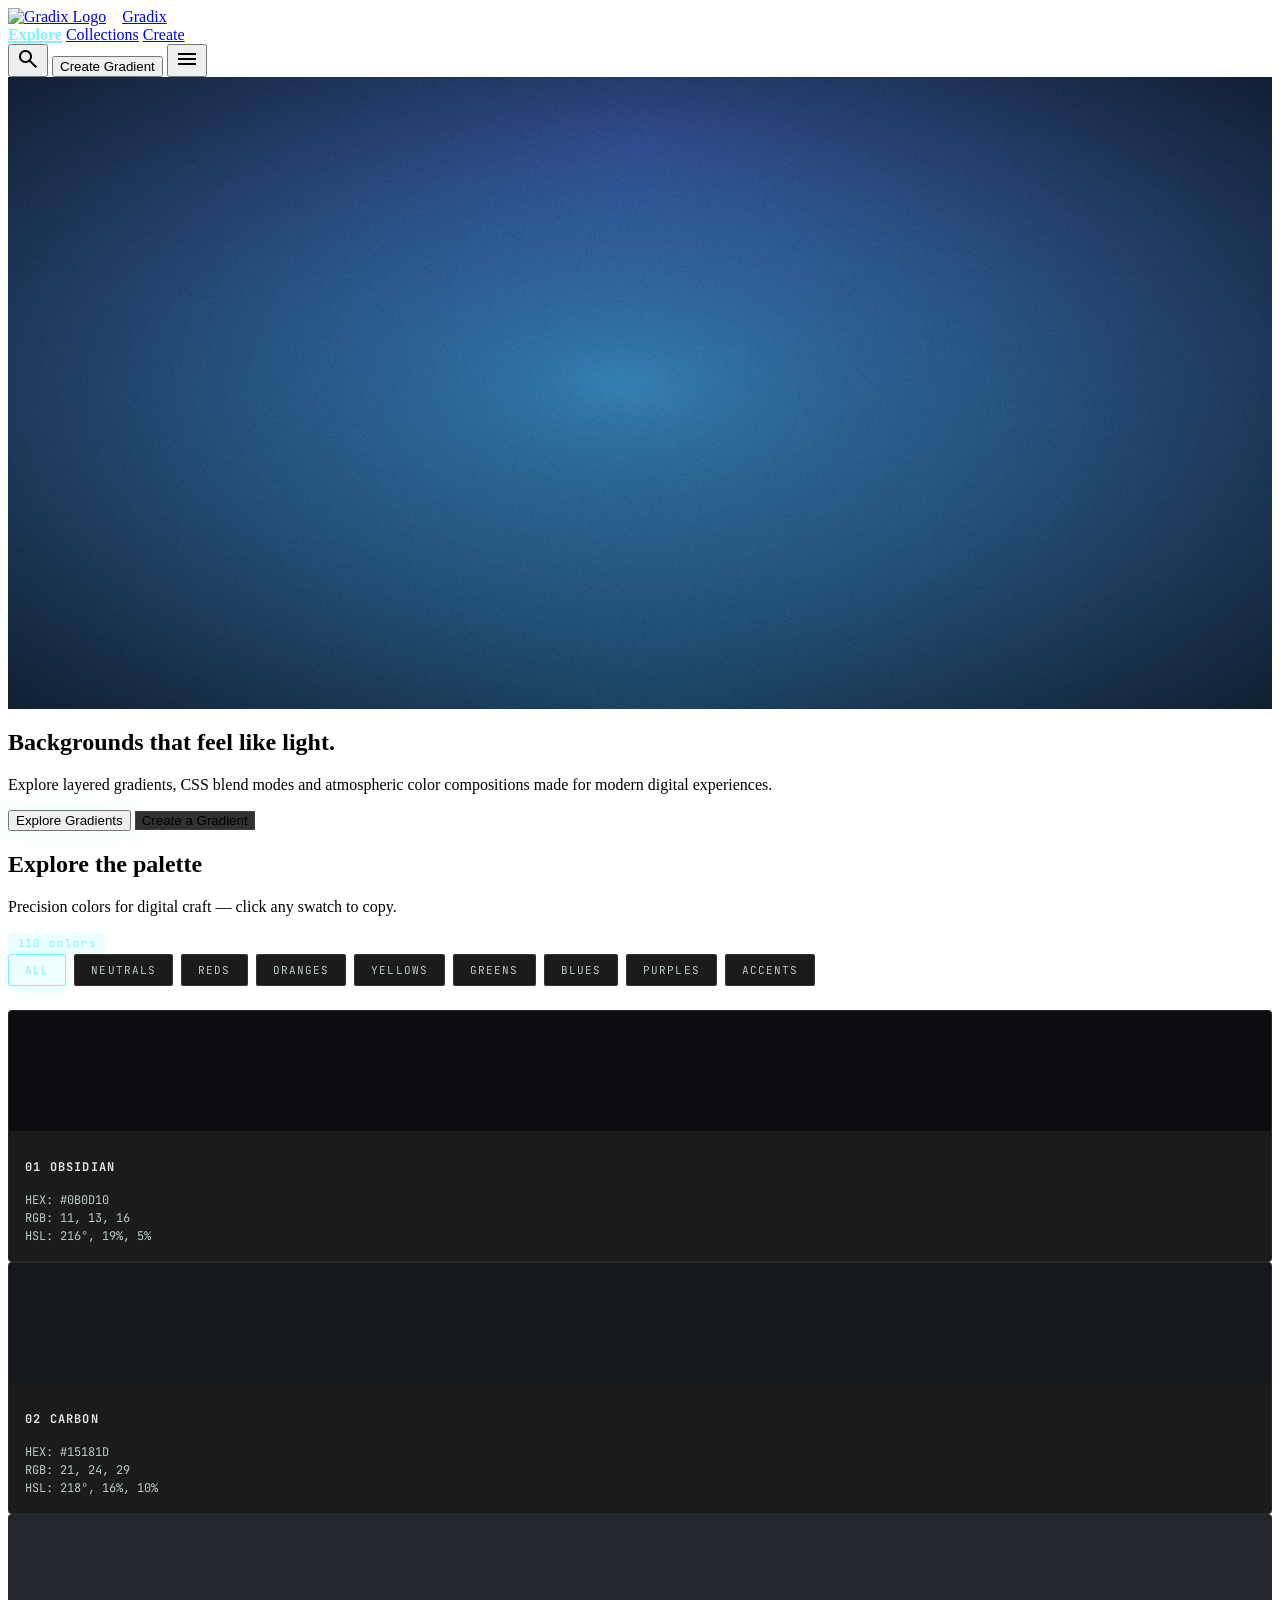
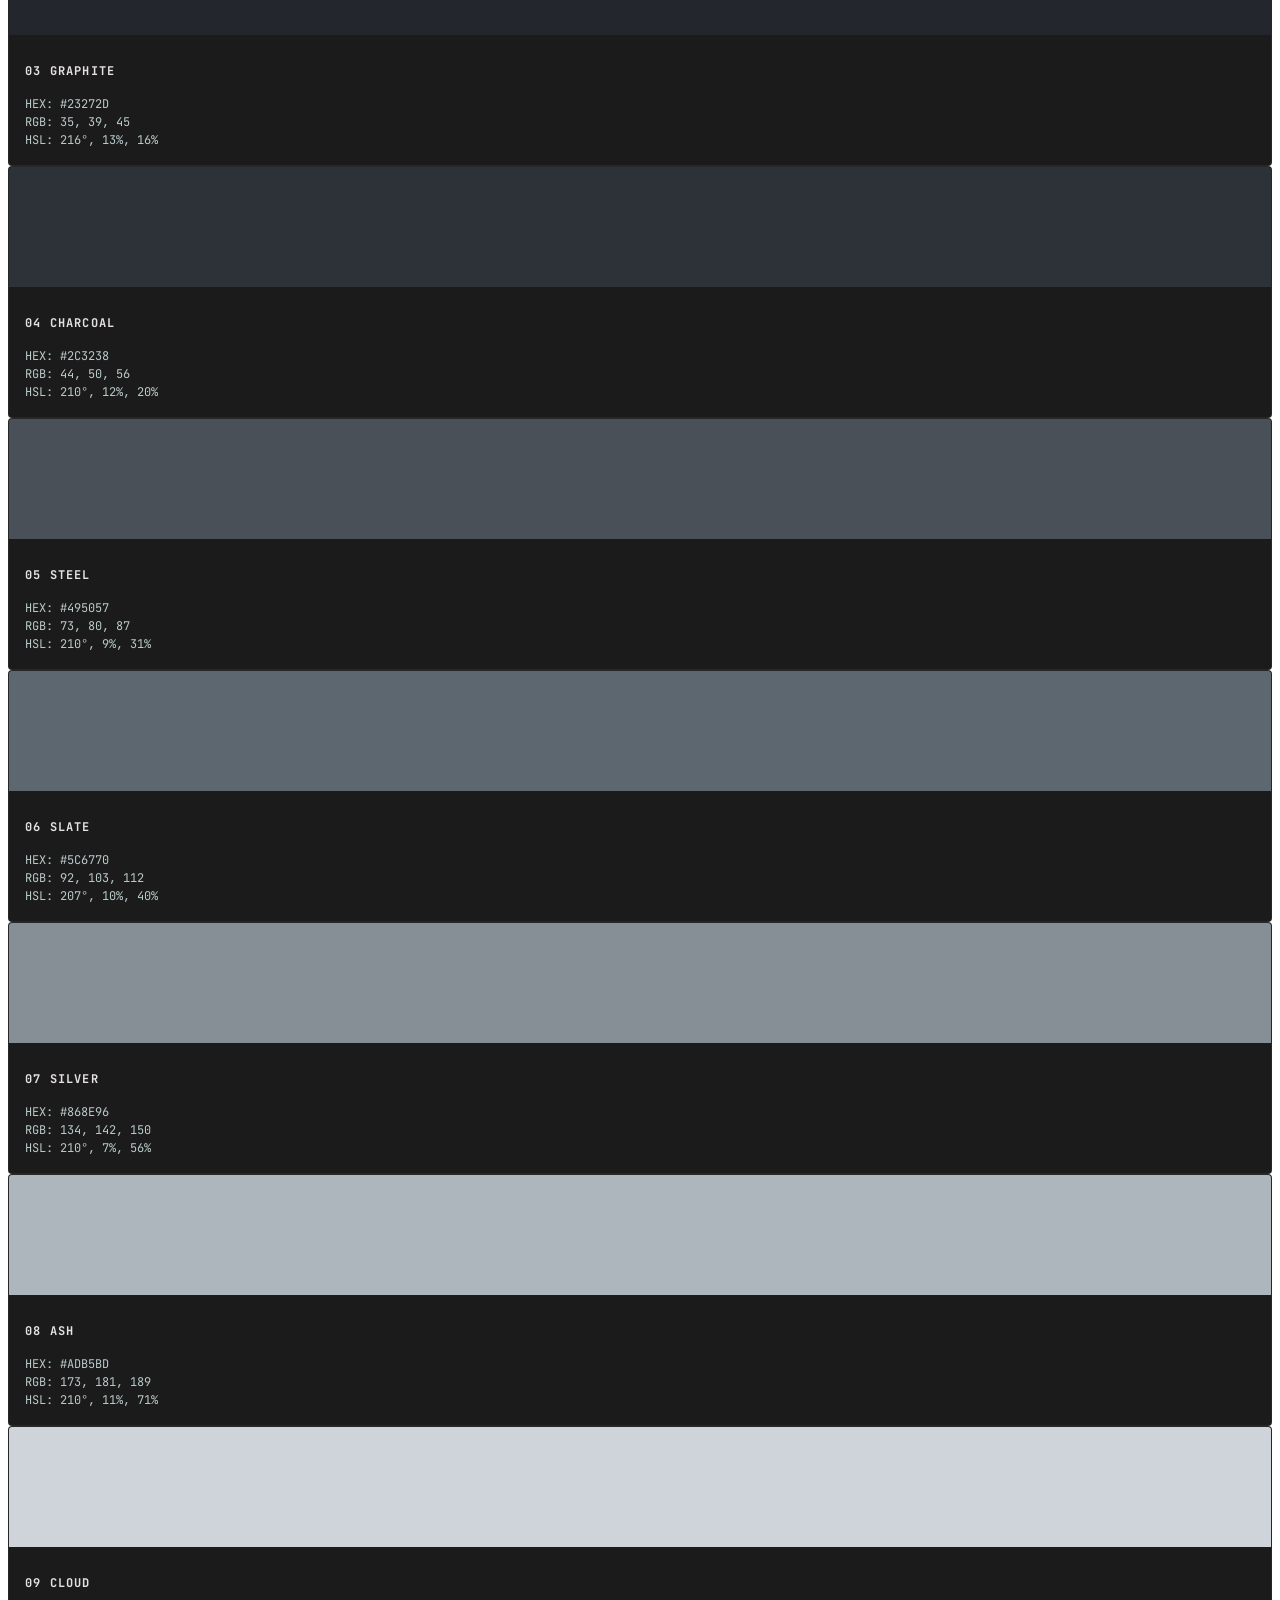
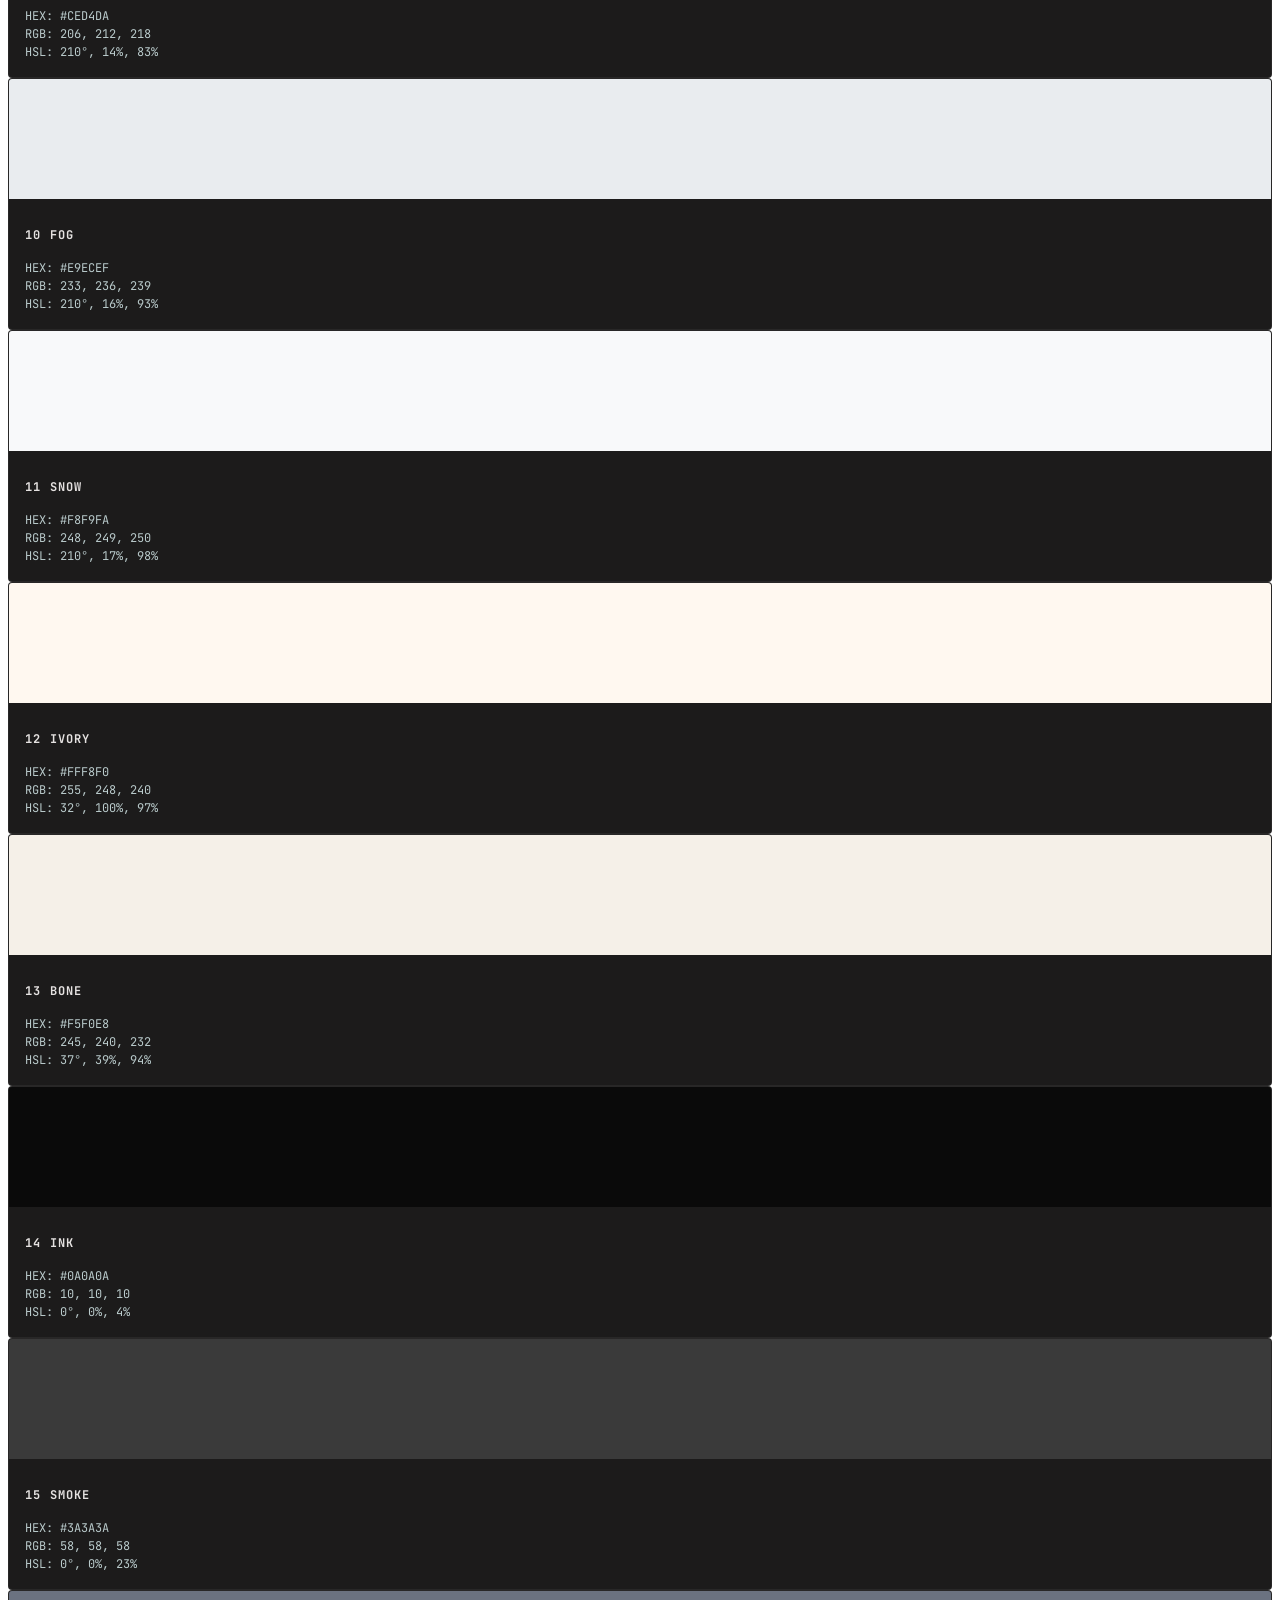
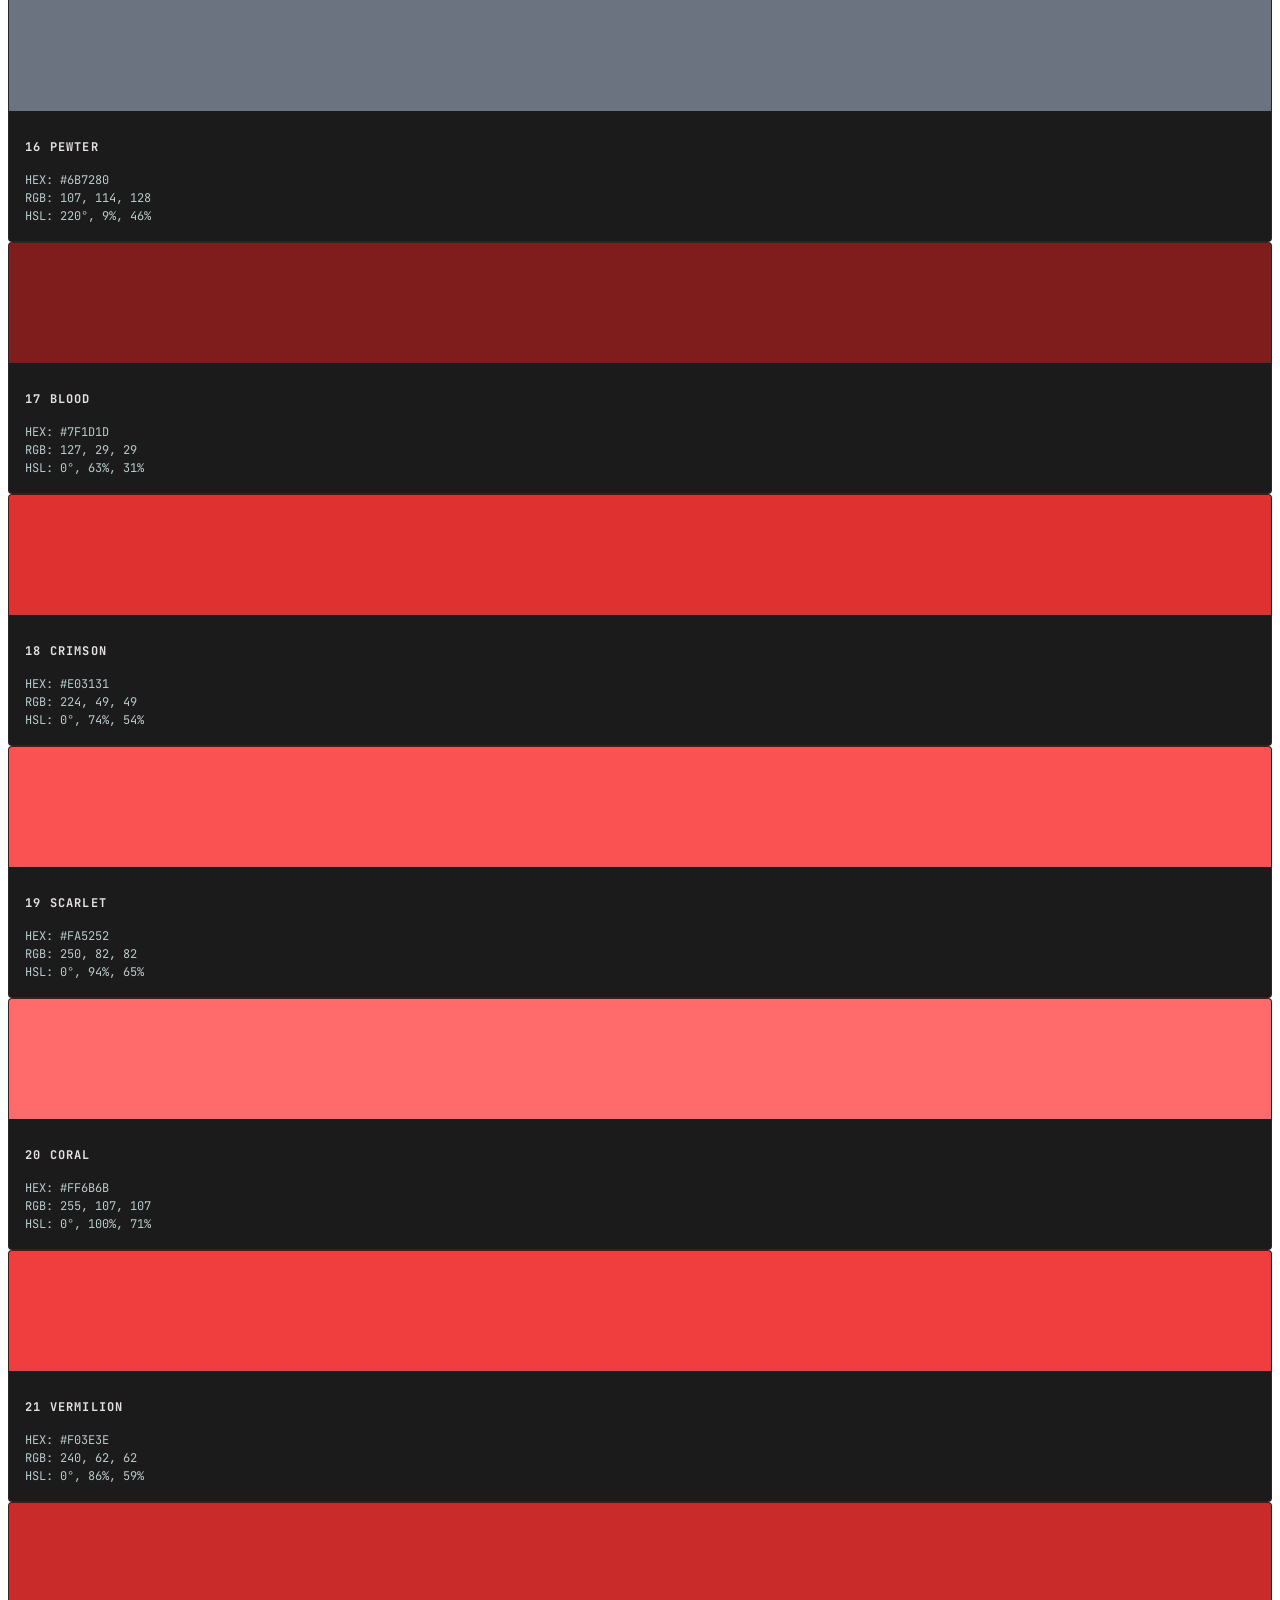
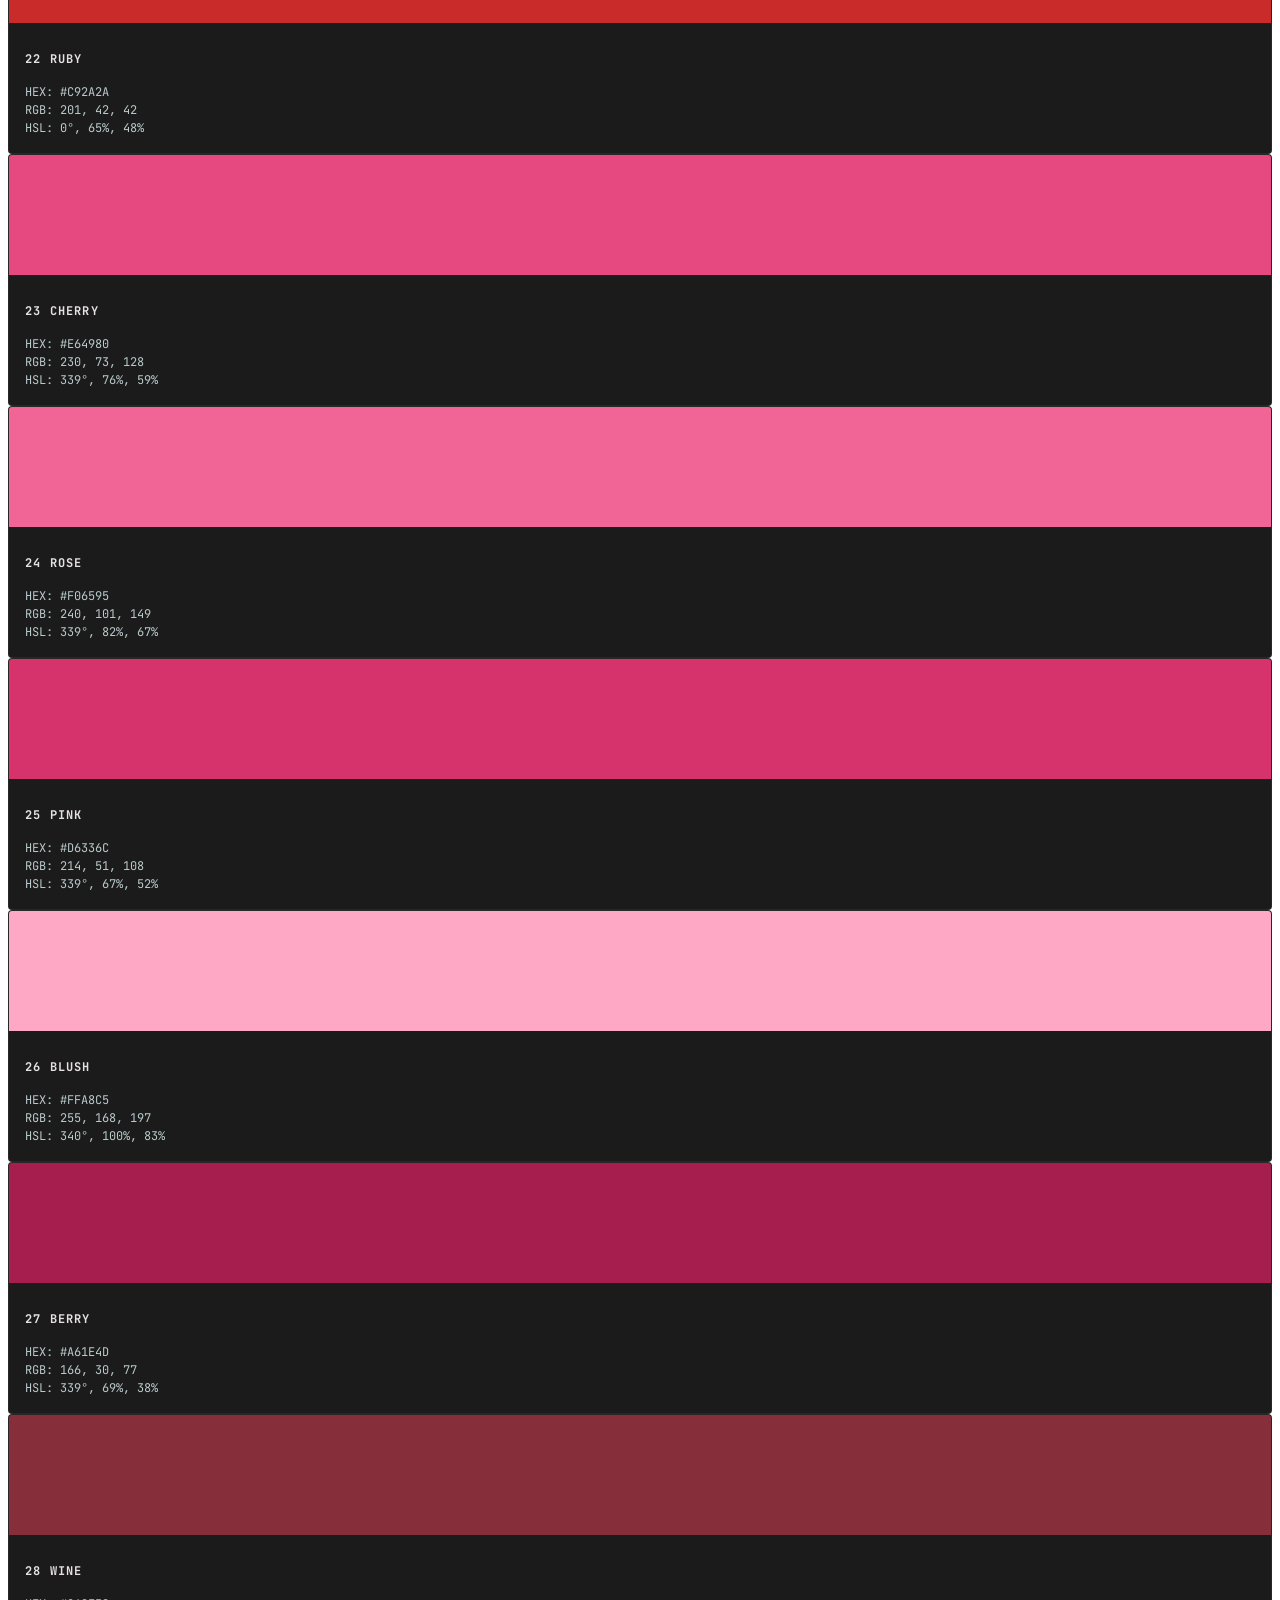
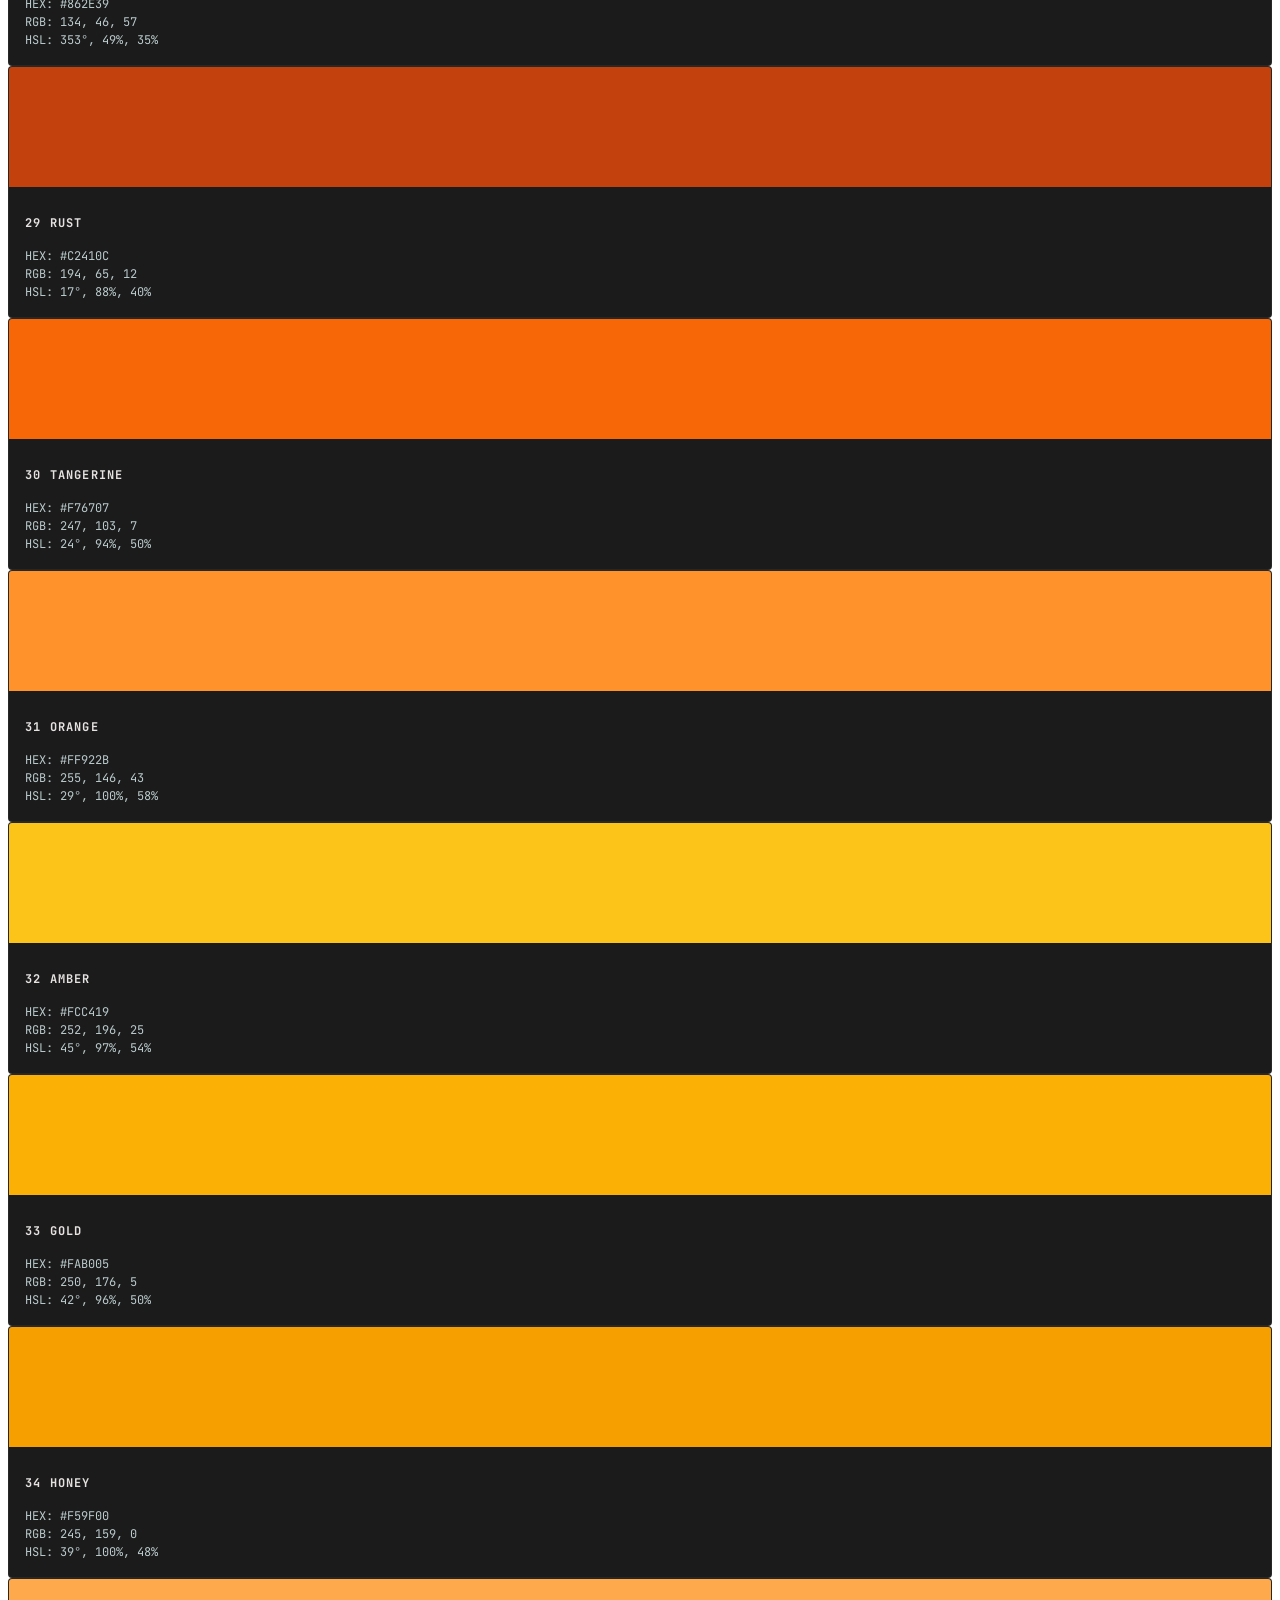
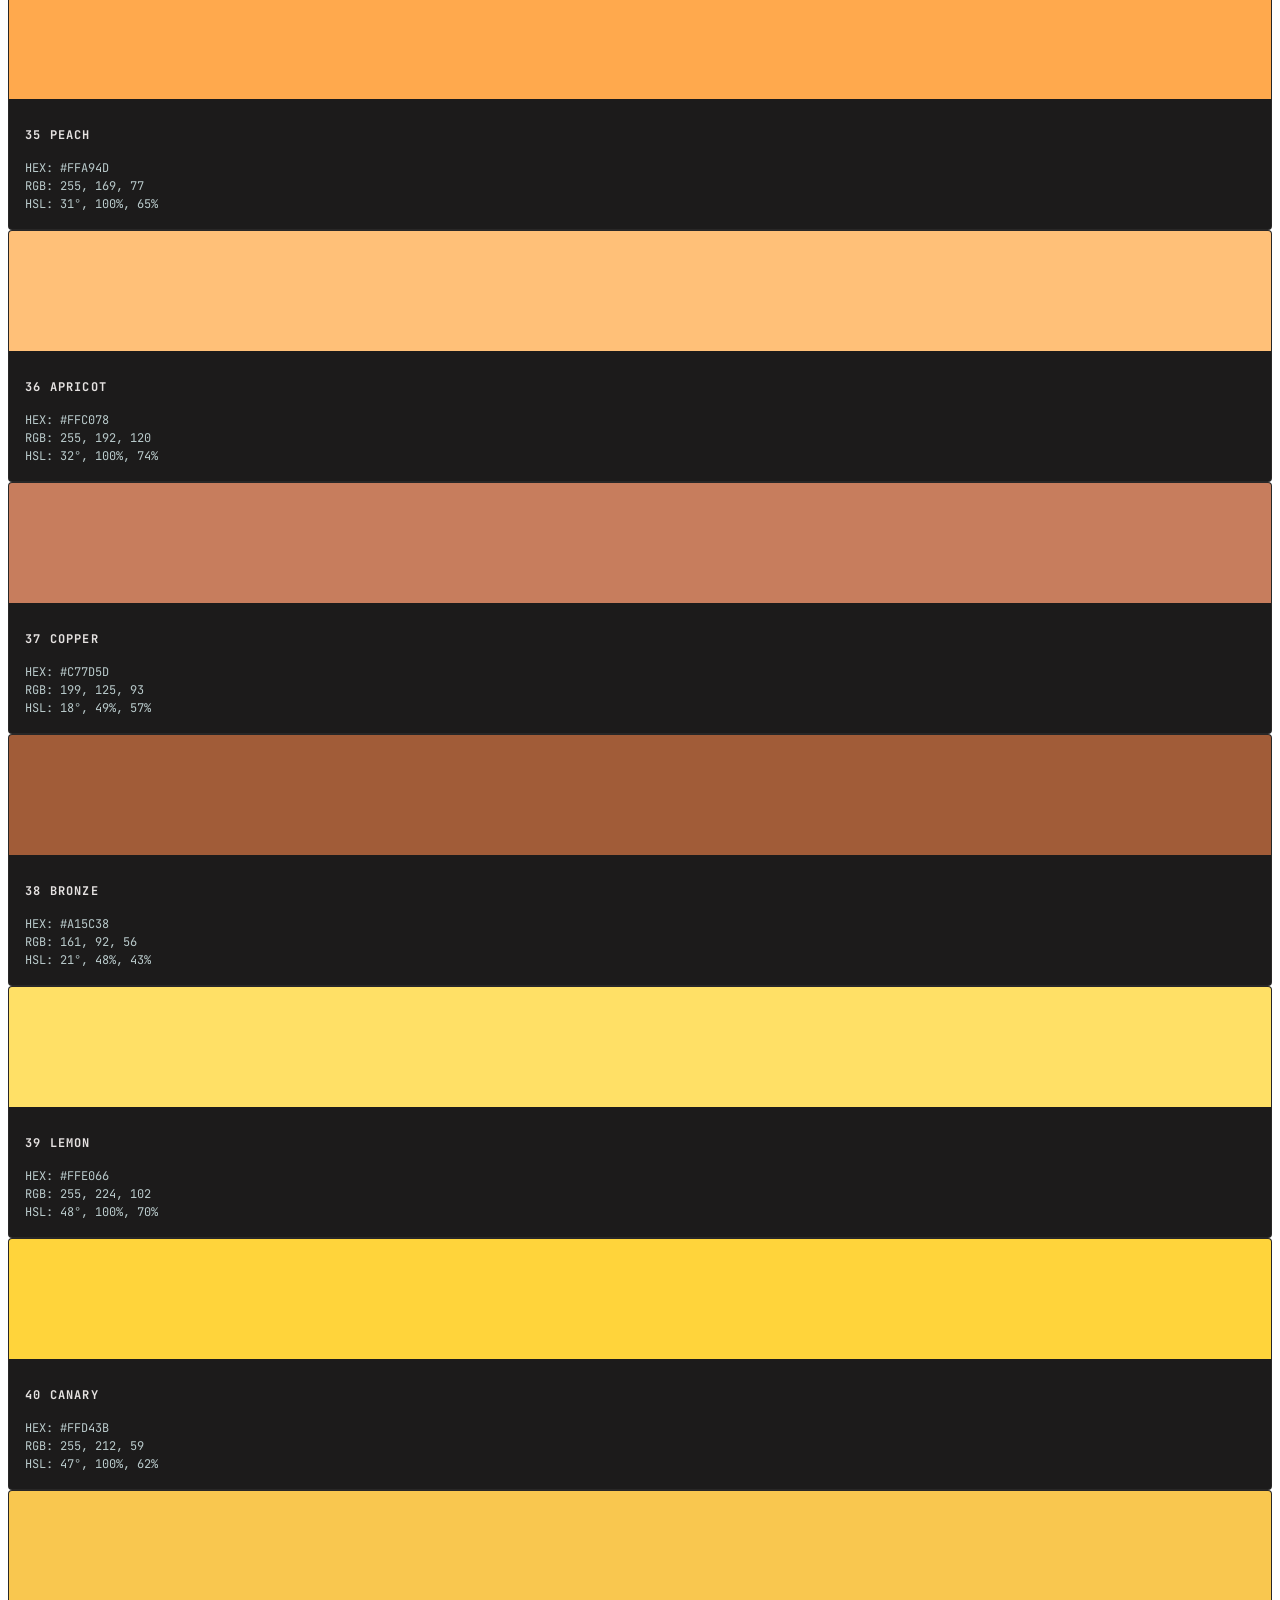
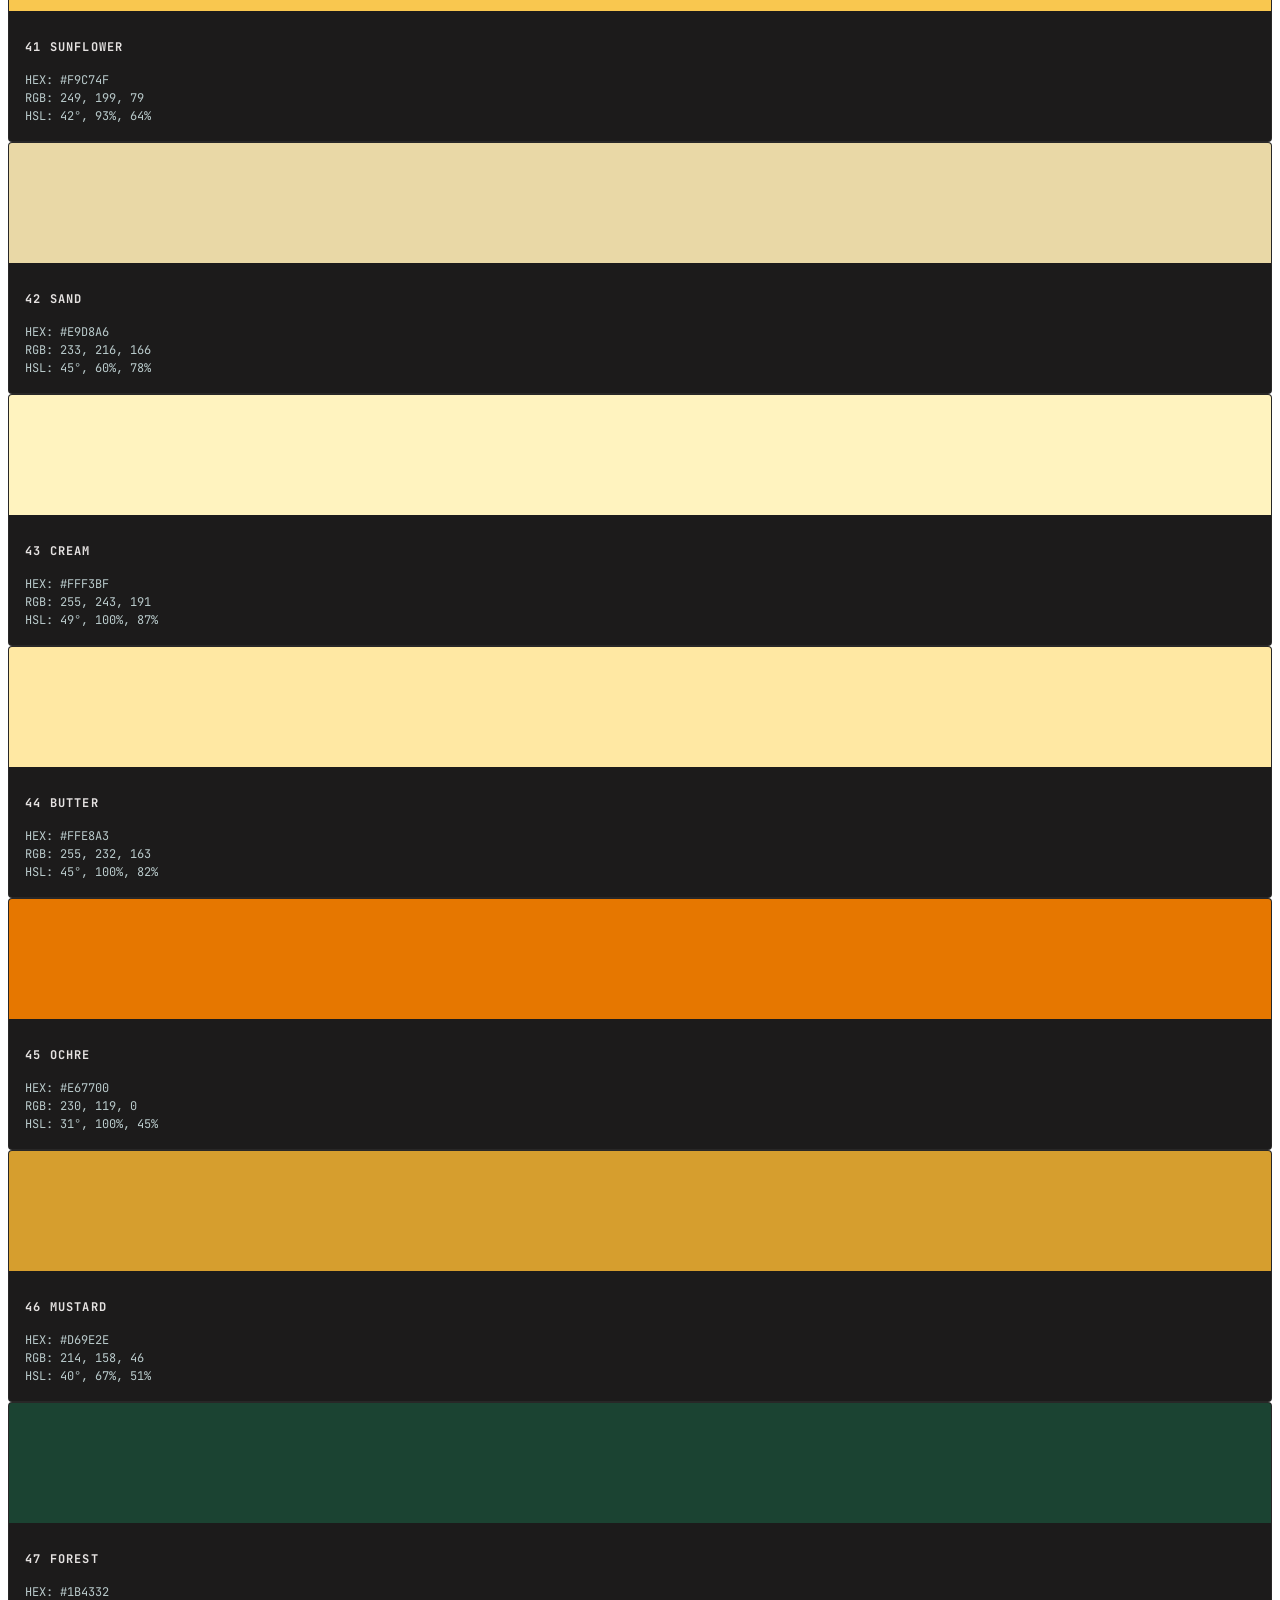
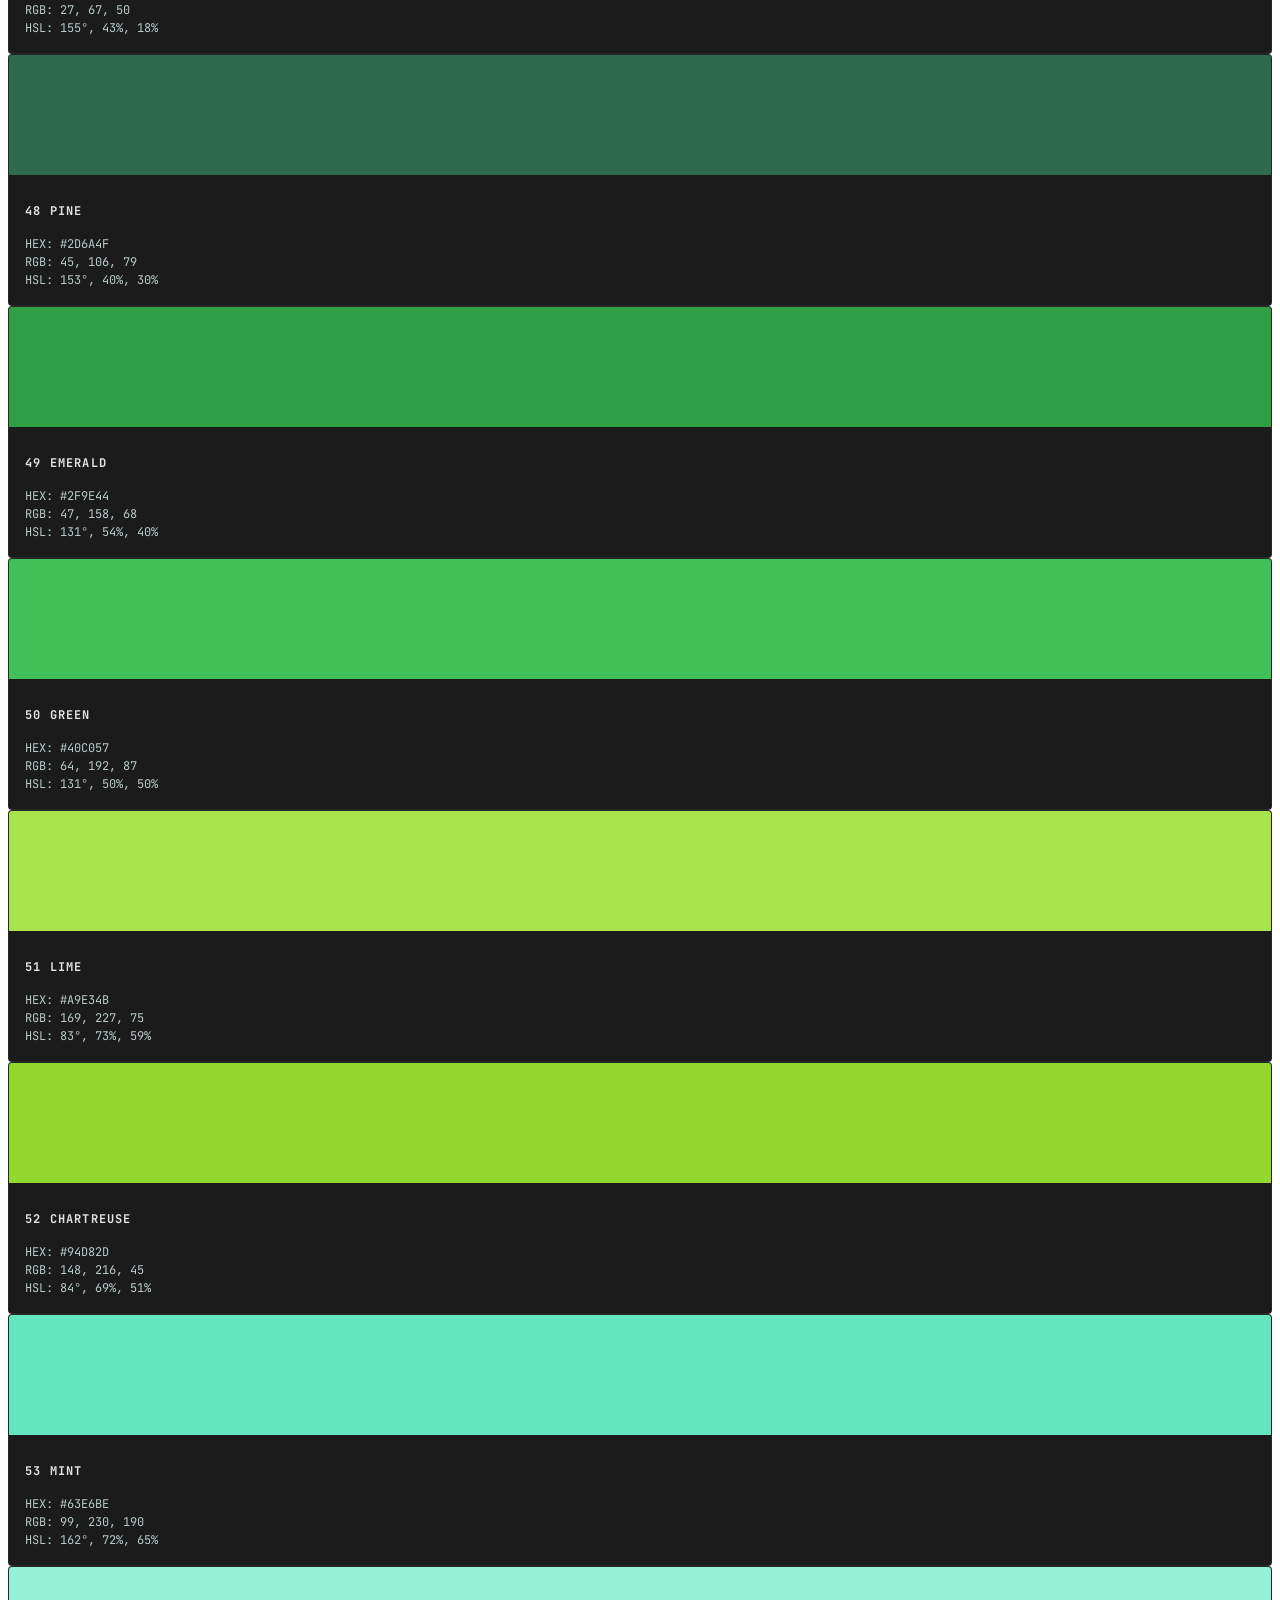
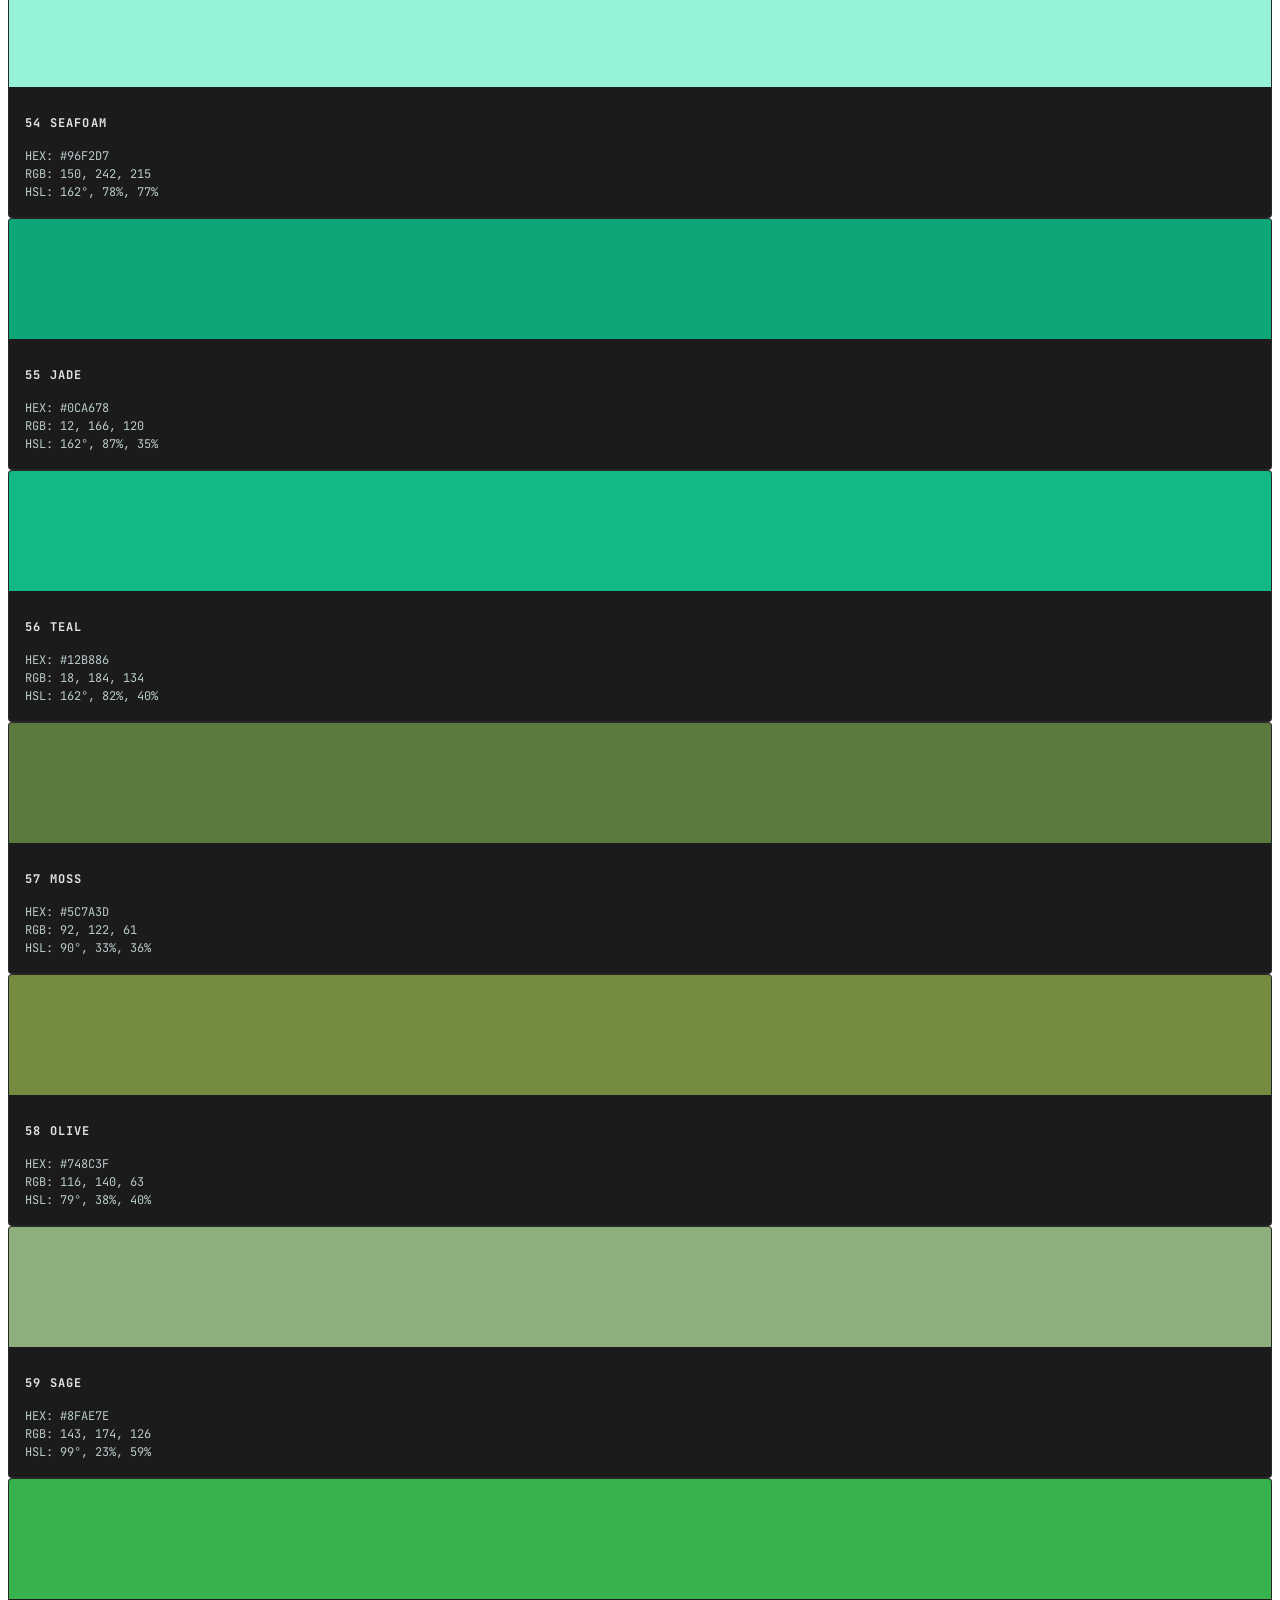
==== Gradix/index.html @ 2400a279 "Premier commit" ====
<!DOCTYPE html>
<html class="dark" lang="en">
<head>
<meta charset="utf-8">
<meta content="width=device-width, initial-scale=1.0" name="viewport">
<title>Gradix - Precision Gradients</title>
<script src="https://cdn.tailwindcss.com?plugins=forms,container-queries"></script>
<link href="https://fonts.googleapis.com/css2?family=Material+Symbols+Outlined:wght,FILL@100..700,0..1&amp;display=swap" rel="stylesheet">
<link href="https://fonts.googleapis.com/css2?family=Geist:wght@400;500;600&amp;family=JetBrains+Mono:wght@400;500;700&amp;family=Sora:wght@400;600;700;800&amp;display=swap" rel="stylesheet">
<link rel="stylesheet" href="shared.css">
<script id="tailwind-config">
        tailwind.config = {
          darkMode: "class",
          theme: {
            extend: {
              "colors": {
                      "surface": "#131313",
                      "on-primary-fixed": "#002022",
                      "surface-container-lowest": "#0e0e0e",
                      "surface-container-high": "#2a2a2a",
                      "error-container": "#93000a",
                      "surface-container-low": "#1c1b1b",
                      "inverse-on-surface": "#313030",
                      "inverse-primary": "#006970",
                      "surface-variant": "#353534",
                      "on-tertiary-container": "#715d00",
                      "on-secondary-fixed": "#0d1c2d",
                      "tertiary-fixed": "#ffe179",
                      "surface-container": "#201f1f",
                      "secondary-fixed": "#d4e4fa",
                      "tertiary": "#fff5de",
                      "surface-bright": "#3a3939",
                      "primary-fixed-dim": "#00dbe9",
                      "secondary-container": "#39485a",
                      "surface-tint": "#00dbe9",
                      "primary-container": "#00f0ff",
                      "primary-fixed": "#7df4ff",
                      "on-primary-fixed-variant": "#004f54",
                      "on-primary": "#00363a",
                      "error": "#ffb4ab",
                      "tertiary-container": "#fed639",
                      "outline": "#849495",
                      "on-error-container": "#ffdad6",
                      "tertiary-fixed-dim": "#eac324",
                      "outline-variant": "#3b494b",
                      "on-error": "#690005",
                      "surface-container-highest": "#353534",
                      "on-primary-container": "#006970",
                      "on-secondary": "#233143",
                      "surface-dim": "#131313",
                      "on-background": "#e5e2e1",
                      "on-tertiary": "#3b2f00",
                      "on-surface-variant": "#b9cacb",
                      "on-secondary-fixed-variant": "#39485a",
                      "on-surface": "#e5e2e1",
                      "secondary": "#b9c8de",
                      "inverse-surface": "#e5e2e1",
                      "primary": "#dbfcff",
                      "on-tertiary-fixed-variant": "#554500",
                      "on-secondary-container": "#a7b6cc",
                      "on-tertiary-fixed": "#231b00",
                      "secondary-fixed-dim": "#b9c8de",
                      "background": "#131313"
              },
              "borderRadius": {
                      "DEFAULT": "0.125rem",
                      "lg": "0.25rem",
                      "xl": "0.5rem",
                      "full": "0.75rem"
              },
              "spacing": {
                      "margin-desktop": "64px",
                      "margin-mobile": "16px",
                      "stack-xl": "64px",
                      "stack-xs": "4px",
                      "stack-sm": "8px",
                      "stack-md": "16px",
                      "gutter": "24px",
                      "stack-lg": "32px",
                      "unit": "4px"
              },
              "fontFamily": {
                      "display-lg": ["Sora"],
                      "headline-md": ["Sora"],
                      "body-base": ["Geist"],
                      "label-caps": ["JetBrains Mono"],
                      "body-sm": ["Geist"],
                      "display-lg-mobile": ["Sora"],
                      "code-snippet": ["JetBrains Mono"]
              },
              "fontSize": {
                      "display-lg": ["48px", { "lineHeight": "1.1", "letterSpacing": "-0.02em", "fontWeight": "700" }],
                      "headline-md": ["24px", { "lineHeight": "1.3", "letterSpacing": "-0.01em", "fontWeight": "600" }],
                      "body-base": ["16px", { "lineHeight": "1.6", "letterSpacing": "0em", "fontWeight": "400" }],
                      "label-caps": ["12px", { "lineHeight": "1.0", "letterSpacing": "0.1em", "fontWeight": "500" }],
                      "body-sm": ["14px", { "lineHeight": "1.5", "letterSpacing": "0em", "fontWeight": "400" }],
                      "display-lg-mobile": ["32px", { "lineHeight": "1.2", "letterSpacing": "-0.02em", "fontWeight": "700" }],
                      "code-snippet": ["13px", { "lineHeight": "1.5", "letterSpacing": "0em", "fontWeight": "400" }]
              }
      },
          },
        }
</script>
<style>
        .glass-surface {
            background-color: rgba(28, 27, 27, 0.9);
            border: 1px solid rgba(255, 255, 255, 0.08);
            backdrop-filter: blur(12px);
        }
        .primary-glow {
            box-shadow: 0 0 20px rgba(125, 244, 255, 0.15);
        }
</style>
</head>
<body class="bg-background text-on-surface font-body-base antialiased selection:bg-primary-fixed selection:text-on-primary-fixed">
<nav class="fixed top-0 w-full z-50 flex justify-between items-center px-4 md:px-margin-desktop h-20 bg-surface/90 backdrop-blur-md border-b border-white/10">
<a data-logo class="flex items-center gap-stack-md no-underline text-inherit" href="index.html">
<img alt="Gradix Logo" class="h-8 w-8 rounded-sm object-cover" src="https://lh3.googleusercontent.com/aida-public/[base64]">
<span class="font-display-lg text-headline-md font-bold tracking-tighter text-on-surface">Gradix</span>
</a>
<div class="hidden md:flex items-center gap-gutter">
<a data-nav="explore" class="font-label-caps text-label-caps uppercase py-2" href="index.html">Explore</a>
<a data-nav="collections" class="font-label-caps text-label-caps uppercase py-2" href="Collections.html">Collections</a>
<a data-nav="create" class="font-label-caps text-label-caps uppercase py-2" href="Prompt.html">Create</a>
</div>
<div class="flex items-center gap-stack-md">
<button type="button" data-action="search" class="icon-btn text-on-surface-variant" aria-label="Search colors" title="Search (Ctrl+K)">
<span class="material-symbols-outlined">search</span>
</button>
<button type="button" data-action="create" class="btn-primary hidden sm:inline-flex bg-primary-fixed text-on-primary-fixed font-label-caps text-label-caps uppercase px-4 md:px-6 py-2.5 rounded-DEFAULT font-bold hover:bg-primary-container">Create Gradient</button>
<button type="button" data-action="menu" class="icon-btn md:hidden text-on-surface-variant" aria-label="Open menu" title="Menu">
<span class="material-symbols-outlined">menu</span>
</button>
</div>
</nav>

<main class="pt-20">
<section class="relative min-h-[80vh] flex items-center justify-center overflow-hidden border-b border-white/5">
<div class="absolute inset-0 z-0">
<div class="absolute inset-0 w-full h-full opacity-60">
<canvas id="shader-canvas-ANIMATION_3" style="display:block;width:100%;height:100%"></canvas>
<script>
(function() {
  const canvas = document.getElementById('shader-canvas-ANIMATION_3');
  function syncSize() {
    const w = canvas.clientWidth || 1280;
    const h = canvas.clientHeight || 720;
    if (canvas.width !== w || canvas.height !== h) {
      canvas.width = w;
      canvas.height = h;
    }
  }
  if (typeof ResizeObserver !== 'undefined') {
    new ResizeObserver(syncSize).observe(canvas);
  }
  syncSize();
  const gl = canvas.getContext('webgl') || canvas.getContext('experimental-webgl');
  if (!gl) return;
  const vs = `attribute vec2 a_position; varying vec2 v_texCoord; void main() { v_texCoord = a_position * 0.5 + 0.5; gl_Position = vec4(a_position, 0.0, 1.0); }`;
  const fs = `precision highp float; varying vec2 v_texCoord; uniform float u_time; uniform vec2 u_resolution; uniform vec2 u_mouse;
void main() {
    vec2 uv = v_texCoord;
    vec2 p1 = vec2(0.5 + 0.3 * sin(u_time * 0.2), 0.5 + 0.2 * cos(u_time * 0.3));
    vec2 p2 = vec2(0.3 + 0.2 * cos(u_time * 0.4), 0.7 + 0.2 * sin(u_time * 0.5));
    vec2 p3 = vec2(0.7 + 0.2 * sin(u_time * 0.3), 0.3 + 0.3 * cos(u_time * 0.2));
    vec2 mouse = u_mouse / u_resolution;
    float d1 = distance(uv, p1); float d2 = distance(uv, p2); float d3 = distance(uv, p3); float dm = distance(uv, mouse);
    vec3 col1 = vec3(0.0, 0.94, 1.0); vec3 col2 = vec3(0.4, 0.2, 1.0); vec3 col3 = vec3(0.1, 0.1, 0.2);
    vec3 color = col3;
    color += col1 * (0.15 / (d1 + 0.4)); color += col2 * (0.12 / (d2 + 0.4)); color += col1 * 0.5 * (0.1 / (d3 + 0.4));
    color += vec3(1.0) * (0.02 / (dm + 0.2));
    float noise = fract(sin(dot(uv, vec2(12.9898, 78.233))) * 43758.5453);
    color += (noise - 0.5) * 0.04;
    float vig = smoothstep(1.2, 0.2, length(uv - 0.5));
    color *= vig;
    gl_FragColor = vec4(color * 0.8, 1.0);
}`;
  function cs(type, src) { const s = gl.createShader(type); gl.shaderSource(s, src); gl.compileShader(s); return s; }
  const prog = gl.createProgram();
  gl.attachShader(prog, cs(gl.VERTEX_SHADER, vs));
  gl.attachShader(prog, cs(gl.FRAGMENT_SHADER, fs));
  gl.linkProgram(prog); gl.useProgram(prog);
  const buf = gl.createBuffer();
  gl.bindBuffer(gl.ARRAY_BUFFER, buf);
  gl.bufferData(gl.ARRAY_BUFFER, new Float32Array([-1,-1, 1,-1, -1,1, 1,1]), gl.STATIC_DRAW);
  const pos = gl.getAttribLocation(prog, 'a_position');
  gl.enableVertexAttribArray(pos); gl.vertexAttribPointer(pos, 2, gl.FLOAT, false, 0, 0);
  const uTime = gl.getUniformLocation(prog, 'u_time');
  const uRes = gl.getUniformLocation(prog, 'u_resolution');
  const uMouse = gl.getUniformLocation(prog, 'u_mouse');
  let mouse = { x: canvas.width / 2, y: canvas.height / 2 };
  window.addEventListener('mousemove', (event) => {
    const rect = canvas.getBoundingClientRect();
    if (rect.width && rect.height) {
      mouse.x = ((event.clientX - rect.left) / rect.width) * canvas.width;
      mouse.y = (1.0 - (event.clientY - rect.top) / rect.height) * canvas.height;
    }
  });
  function render(t) {
    if (typeof ResizeObserver === 'undefined') syncSize();
    gl.viewport(0, 0, canvas.width, canvas.height);
    if (uTime) gl.uniform1f(uTime, t * 0.001);
    if (uRes) gl.uniform2f(uRes, canvas.width, canvas.height);
    if (uMouse) gl.uniform2f(uMouse, mouse.x, mouse.y);
    gl.drawArrays(gl.TRIANGLE_STRIP, 0, 4);
    requestAnimationFrame(render);
  }
  render(0);
})();
</script>
</div>
<div class="absolute inset-0 bg-gradient-to-br from-surface via-[#2e1065]/40 via-surface-container-high/20 to-primary-fixed/10 mix-blend-overlay"></div>
<div class="absolute inset-0 bg-[radial-gradient(ellipse_at_center,transparent_0%,rgba(19,19,19,0.9)_100%)]"></div>
</div>
<div class="hero-content relative z-10 container mx-auto px-margin-mobile md:px-margin-desktop text-center max-w-4xl flex flex-col items-center gap-stack-lg">
<h1 class="font-display-lg text-display-lg-mobile md:text-display-lg text-on-surface drop-shadow-2xl">
  Backgrounds that feel like light.
</h1>
<p class="font-body-base text-body-base md:text-headline-md text-on-surface-variant max-w-2xl font-light">
  Explore layered gradients, CSS blend modes and atmospheric color compositions made for modern digital experiences.
</p>
<div class="flex flex-col sm:flex-row gap-stack-md mt-stack-md">
<button type="button" data-action="explore" class="btn-primary bg-primary-fixed text-on-primary-fixed font-label-caps text-label-caps uppercase px-8 py-4 rounded-DEFAULT font-bold primary-glow">
  Explore Gradients
</button>
<button type="button" data-action="create" class="btn-ghost glass-surface text-on-surface font-label-caps text-label-caps uppercase px-8 py-4 rounded-DEFAULT font-medium hover:bg-surface-container-highest">
  Create a Gradient
</button>
</div>
</div>
</section>

<section id="palette" class="py-stack-xl px-margin-mobile md:px-margin-desktop mx-auto max-w-[1600px]">
<div class="mb-stack-lg flex flex-col md:flex-row md:items-end md:justify-between gap-4 reveal">
<div>
<h2 class="font-display-lg text-headline-md md:text-display-lg text-on-surface mb-2">Explore the palette</h2>
<p class="font-body-base text-on-surface-variant">Precision colors for digital craft — click any swatch to copy.</p>
</div>
<span id="color-count" class="color-count-badge reveal reveal-delay-1">110 colors</span>
</div>
<div id="color-filters" class="filter-bar reveal reveal-delay-1" role="tablist" aria-label="Filter colors by category"></div>
<div id="color-grid" class="grid grid-cols-1 sm:grid-cols-2 lg:grid-cols-3 xl:grid-cols-5 gap-gutter"></div>
</section>

<section class="py-stack-xl px-margin-mobile md:px-margin-desktop mx-auto max-w-[1600px] border-t border-white/5">
<div class="mb-stack-lg reveal">
<h2 class="font-display-lg text-headline-md text-on-surface mb-2">Featured collections</h2>
<p class="font-body-base text-on-surface-variant">Curated gradient atmospheres ready to customize.</p>
</div>
<div class="grid grid-cols-1 md:grid-cols-3 gap-gutter">
<a href="Collections.html" class="glass-card glass-surface rounded-lg overflow-hidden no-underline text-inherit reveal reveal-delay-1 group">
<div class="h-40 w-full transition-transform duration-500 group-hover:scale-105" style="background: linear-gradient(135deg, #0f172a 0%, #1e1b4b 50%, #312e81 100%);"></div>
<div class="p-5">
<span class="font-label-caps text-[10px] text-primary-fixed uppercase tracking-widest">Aura / Abstract</span>
<h3 class="font-headline-md text-lg text-on-surface mt-1">Midnight Sapphire</h3>
<p class="font-body-sm text-on-surface-variant mt-2">Deep blues and rich indigos with starlight bleed.</p>
</div>
</a>
<a href="Prompt.html" class="glass-card glass-surface rounded-lg overflow-hidden no-underline text-inherit reveal reveal-delay-2 group">
<div class="h-40 w-full transition-transform duration-500 group-hover:scale-105" style="background: radial-gradient(circle at 30% 30%, #4a00e0 0%, #8e2de2 40%, #6a11cb 70%, #000 100%);"></div>
<div class="p-5">
<span class="font-label-caps text-[10px] text-primary-fixed uppercase tracking-widest">Studio</span>
<h3 class="font-headline-md text-lg text-on-surface mt-1">Violet Nebula</h3>
<p class="font-body-sm text-on-surface-variant mt-2">Open in the studio and tune every layer.</p>
</div>
</a>
<a href="Prompt.html" class="glass-card glass-surface rounded-lg overflow-hidden no-underline text-inherit reveal reveal-delay-3 group">
<div class="h-40 w-full transition-transform duration-500 group-hover:scale-105" style="background: linear-gradient(160deg, #002022 0%, #006970 45%, #7df4ff 100%);"></div>
<div class="p-5">
<span class="font-label-caps text-[10px] text-primary-fixed uppercase tracking-widest">Lumina</span>
<h3 class="font-headline-md text-lg text-on-surface mt-1">Cyan Depth</h3>
<p class="font-body-sm text-on-surface-variant mt-2">Atmospheric teal light for interface backdrops.</p>
</div>
</a>
</div>
</section>
</main>

<footer class="w-full py-stack-xl px-margin-mobile md:px-margin-desktop flex justify-between items-center bg-surface-container-lowest border-t border-white/5 flex-col md:flex-row gap-stack-md text-center md:text-left">
<div>
<span class="font-display-lg text-on-surface block text-[24px] mb-2 font-bold tracking-tight">Gradix</span>
<p class="font-body-sm text-body-sm text-on-surface-variant">© 2026 Gradix Studio. Precision color for digital craft.</p>
</div>
<div class="flex flex-wrap justify-center gap-stack-md font-label-caps text-label-caps uppercase">
<a class="footer-link text-on-surface-variant" href="Documentation.html">Documentation</a>
<a class="footer-link text-on-surface-variant" href="Privacy.html">Privacy</a>
<a class="footer-link text-on-surface-variant" href="Changelog.html">Changelog</a>
<a class="footer-link text-on-surface-variant" href="Community.html">Community</a>
</div>
</footer>
<script src="shared.js"></script>
</body>
</html>
---- Gradix/shared.css ----
/* Gradix — shared motion, hover, and interaction styles */

:root {
  --ease-out: cubic-bezier(0.22, 1, 0.36, 1);
  --ease-spring: cubic-bezier(0.34, 1.56, 0.64, 1);
  --duration-fast: 150ms;
  --duration: 280ms;
  --duration-slow: 500ms;
  --primary-glow: rgba(125, 244, 255, 0.35);
}

@media (prefers-reduced-motion: reduce) {
  *, *::before, *::after {
    animation-duration: 0.01ms !important;
    animation-iteration-count: 1 !important;
    transition-duration: 0.01ms !important;
    scroll-behavior: auto !important;
  }
}

html {
  scroll-behavior: smooth;
}

/* ——— Buttons ——— */
.btn-primary,
.btn-ghost,
button:not([disabled]) {
  cursor: pointer;
}

.btn-primary {
  position: relative;
  overflow: hidden;
  transition: transform var(--duration-fast) var(--ease-out),
    background-color var(--duration) ease,
    box-shadow var(--duration) ease;
}

.btn-primary::after {
  content: "";
  position: absolute;
  inset: 0;
  background: linear-gradient(120deg, transparent 30%, rgba(255, 255, 255, 0.25) 50%, transparent 70%);
  transform: translateX(-120%);
  transition: transform 0.6s var(--ease-out);
}

.btn-primary:hover {
  transform: translateY(-2px);
  box-shadow: 0 8px 28px rgba(125, 244, 255, 0.25);
}

.btn-primary:hover::after {
  transform: translateX(120%);
}

.btn-primary:active {
  transform: translateY(0) scale(0.97);
}

.btn-ghost {
  transition: transform var(--duration-fast) var(--ease-out),
    background-color var(--duration) ease,
    border-color var(--duration) ease,
    color var(--duration) ease;
}

.btn-ghost:hover {
  transform: translateY(-2px);
}

.btn-ghost:active {
  transform: scale(0.97);
}

.icon-btn {
  transition: transform var(--duration-fast) var(--ease-out),
    color var(--duration) ease,
    border-color var(--duration) ease,
    background-color var(--duration) ease,
    box-shadow var(--duration) ease;
}

.icon-btn:hover {
  transform: translateY(-2px) scale(1.05);
  color: #7df4ff;
}

.icon-btn:active {
  transform: scale(0.92);
}

.nav-link {
  position: relative;
  transition: color var(--duration) ease, transform var(--duration-fast) var(--ease-out);
}

.nav-link::after {
  content: "";
  position: absolute;
  left: 0;
  bottom: 0;
  width: 100%;
  height: 2px;
  background: #7df4ff;
  transform: scaleX(0);
  transform-origin: left;
  transition: transform var(--duration) var(--ease-out);
}

.nav-link:hover {
  color: #7df4ff;
}

.nav-link:hover::after,
.nav-link.is-active::after {
  transform: scaleX(1);
}

.nav-link.is-active {
  color: #7df4ff;
  font-weight: 700;
}

.footer-link {
  position: relative;
  transition: color var(--duration) ease;
}

.footer-link:hover {
  color: #7df4ff;
}

/* ——— Scroll reveal ——— */
.reveal {
  opacity: 0;
  transform: translateY(28px);
  transition: opacity var(--duration-slow) var(--ease-out),
    transform var(--duration-slow) var(--ease-out);
}

.reveal.is-visible {
  opacity: 1;
  transform: translateY(0);
}

.reveal-delay-1 { transition-delay: 60ms; }
.reveal-delay-2 { transition-delay: 120ms; }
.reveal-delay-3 { transition-delay: 180ms; }
.reveal-delay-4 { transition-delay: 240ms; }

/* ——— Color cards ——— */
.color-card {
  position: relative;
  background: #1c1b1b;
  border: 1px solid rgba(255, 255, 255, 0.05);
  border-radius: 0.25rem;
  overflow: hidden;
  cursor: pointer;
  transition: transform var(--duration) var(--ease-out),
    border-color var(--duration) ease,
    box-shadow var(--duration) ease;
  will-change: transform;
}

.color-card:hover,
.color-card:focus-visible {
  transform: translateY(-6px) scale(1.02);
  border-color: rgba(125, 244, 255, 0.35);
  box-shadow: 0 16px 40px rgba(0, 0, 0, 0.45), 0 0 0 1px rgba(125, 244, 255, 0.12);
  outline: none;
}

.color-card:active {
  transform: translateY(-2px) scale(0.99);
}

.color-swatch {
  height: 7.5rem;
  width: 100%;
  position: relative;
  transition: transform var(--duration-slow) var(--ease-out);
}

.color-card:hover .color-swatch {
  transform: scale(1.06);
}

.color-swatch-overlay {
  position: absolute;
  inset: 0;
  display: flex;
  align-items: center;
  justify-content: center;
  background: rgba(0, 0, 0, 0.45);
  opacity: 0;
  transition: opacity var(--duration) ease;
  backdrop-filter: blur(2px);
}

.color-card:hover .color-swatch-overlay,
.color-card:focus-visible .color-swatch-overlay {
  opacity: 1;
}

.copy-hint {
  display: inline-flex;
  align-items: center;
  gap: 0.35rem;
  padding: 0.4rem 0.75rem;
  border-radius: 0.125rem;
  background: rgba(125, 244, 255, 0.95);
  color: #002022;
  font-family: "JetBrains Mono", monospace;
  font-size: 11px;
  font-weight: 600;
  letter-spacing: 0.08em;
  text-transform: uppercase;
  transform: translateY(6px);
  transition: transform var(--duration) var(--ease-spring);
}

.color-card:hover .copy-hint {
  transform: translateY(0);
}

.color-card.is-copied .copy-hint {
  background: #40c057;
  color: #fff;
}

.color-meta {
  padding: 1rem;
  display: flex;
  flex-direction: column;
  gap: 0.25rem;
}

.color-name {
  font-family: "JetBrains Mono", monospace;
  font-size: 12px;
  letter-spacing: 0.1em;
  text-transform: uppercase;
  color: #e5e2e1;
  transition: color var(--duration) ease;
}

.color-card:hover .color-name {
  color: #7df4ff;
}

.color-values {
  font-family: "JetBrains Mono", monospace;
  font-size: 12px;
  line-height: 1.5;
  color: #b9cacb;
}

.category-chip {
  display: inline-flex;
  align-items: center;
  gap: 0.4rem;
  padding: 0.5rem 1rem;
  border-radius: 0.125rem;
  border: 1px solid rgba(255, 255, 255, 0.1);
  background: #1c1b1b;
  color: #b9cacb;
  font-family: "JetBrains Mono", monospace;
  font-size: 11px;
  letter-spacing: 0.1em;
  text-transform: uppercase;
  transition: all var(--duration) var(--ease-out);
  cursor: pointer;
}

.category-chip:hover {
  border-color: rgba(125, 244, 255, 0.4);
  color: #7df4ff;
  transform: translateY(-1px);
}

.category-chip.is-active {
  background: rgba(125, 244, 255, 0.12);
  border-color: #7df4ff;
  color: #7df4ff;
  box-shadow: 0 0 16px rgba(125, 244, 255, 0.15);
}

/* ——— Toast ——— */
.toast-host {
  position: fixed;
  bottom: 1.5rem;
  left: 50%;
  transform: translateX(-50%);
  z-index: 100;
  display: flex;
  flex-direction: column;
  gap: 0.5rem;
  pointer-events: none;
}

.toast {
  pointer-events: auto;
  display: flex;
  align-items: center;
  gap: 0.6rem;
  padding: 0.75rem 1.1rem;
  border-radius: 0.25rem;
  background: rgba(42, 42, 42, 0.95);
  border: 1px solid rgba(125, 244, 255, 0.35);
  color: #e5e2e1;
  font-family: "JetBrains Mono", monospace;
  font-size: 12px;
  letter-spacing: 0.04em;
  box-shadow: 0 12px 40px rgba(0, 0, 0, 0.5);
  backdrop-filter: blur(12px);
  animation: toast-in 0.35s var(--ease-out);
}

.toast.is-leaving {
  animation: toast-out 0.25s ease forwards;
}

.toast-swatch {
  width: 14px;
  height: 14px;
  border-radius: 2px;
  border: 1px solid rgba(255, 255, 255, 0.25);
  flex-shrink: 0;
}

@keyframes toast-in {
  from { opacity: 0; transform: translateY(16px) scale(0.96); }
  to { opacity: 1; transform: translateY(0) scale(1); }
}

@keyframes toast-out {
  to { opacity: 0; transform: translateY(10px) scale(0.96); }
}

/* ——— Search modal ——— */
.search-overlay {
  position: fixed;
  inset: 0;
  z-index: 90;
  background: rgba(14, 14, 14, 0.72);
  backdrop-filter: blur(8px);
  display: flex;
  align-items: flex-start;
  justify-content: center;
  padding-top: 15vh;
  opacity: 0;
  visibility: hidden;
  transition: opacity var(--duration) ease, visibility var(--duration) ease;
}

.search-overlay.is-open {
  opacity: 1;
  visibility: visible;
}

.search-panel {
  width: min(560px, 92vw);
  background: #1c1b1b;
  border: 1px solid rgba(255, 255, 255, 0.1);
  border-radius: 0.5rem;
  box-shadow: 0 24px 64px rgba(0, 0, 0, 0.55);
  transform: translateY(-12px) scale(0.98);
  transition: transform var(--duration) var(--ease-out);
  overflow: hidden;
}

.search-overlay.is-open .search-panel {
  transform: translateY(0) scale(1);
}

.search-input {
  width: 100%;
  background: transparent;
  border: none;
  outline: none;
  padding: 1.1rem 1.25rem;
  color: #e5e2e1;
  font-family: Geist, sans-serif;
  font-size: 16px;
}

.search-results {
  max-height: 320px;
  overflow-y: auto;
  border-top: 1px solid rgba(255, 255, 255, 0.06);
}

.search-result {
  display: flex;
  align-items: center;
  gap: 0.75rem;
  width: 100%;
  padding: 0.75rem 1.25rem;
  text-align: left;
  background: transparent;
  border: none;
  color: #e5e2e1;
  transition: background var(--duration-fast) ease;
  cursor: pointer;
}

.search-result:hover,
.search-result.is-active {
  background: rgba(125, 244, 255, 0.08);
}

/* ——— Hero / misc ——— */
.hero-content {
  animation: hero-rise 0.9s var(--ease-out) both;
}

@keyframes hero-rise {
  from { opacity: 0; transform: translateY(24px); }
  to { opacity: 1; transform: translateY(0); }
}

.logo-link {
  display: flex;
  align-items: center;
  gap: 1rem;
  transition: opacity var(--duration) ease;
}

.logo-link:hover {
  opacity: 0.85;
}

.logo-link img {
  transition: transform var(--duration) var(--ease-spring);
}

.logo-link:hover img {
  transform: rotate(-6deg) scale(1.06);
}

/* ——— Mobile nav ——— */
body.mobile-nav-open {
  overflow: hidden;
}

.mobile-nav {
  position: fixed;
  inset: 0;
  z-index: 80;
  visibility: hidden;
  pointer-events: none;
}

.mobile-nav.is-open {
  visibility: visible;
  pointer-events: auto;
}

.mobile-nav-backdrop {
  position: absolute;
  inset: 0;
  background: rgba(14, 14, 14, 0.72);
  backdrop-filter: blur(8px);
  opacity: 0;
  transition: opacity var(--duration) ease;
}

.mobile-nav.is-open .mobile-nav-backdrop {
  opacity: 1;
}

.mobile-nav-panel {
  position: absolute;
  top: 0;
  right: 0;
  height: 100%;
  width: min(320px, 88vw);
  background: #1c1b1b;
  border-left: 1px solid rgba(255, 255, 255, 0.1);
  padding: 1.25rem 1.25rem 2rem;
  display: flex;
  flex-direction: column;
  transform: translateX(100%);
  transition: transform var(--duration) var(--ease-out);
  box-shadow: -16px 0 48px rgba(0, 0, 0, 0.45);
}

.mobile-nav.is-open .mobile-nav-panel {
  transform: translateX(0);
}

.mobile-nav-header {
  display: flex;
  align-items: center;
  justify-content: space-between;
  margin-bottom: 1.5rem;
  padding-bottom: 1rem;
  border-bottom: 1px solid rgba(255, 255, 255, 0.08);
}

.mobile-nav-links {
  display: flex;
  flex-direction: column;
  gap: 0.25rem;
}

.mobile-nav-links a {
  display: block;
  padding: 0.85rem 0.5rem;
  font-family: "JetBrains Mono", monospace;
  font-size: 12px;
  letter-spacing: 0.1em;
  text-transform: uppercase;
  color: #b9cacb;
  text-decoration: none;
  border-radius: 0.125rem;
  transition: color var(--duration) ease, background var(--duration-fast) ease;
}

.mobile-nav-links a:hover,
.mobile-nav-links a.is-active {
  color: #7df4ff;
  background: rgba(125, 244, 255, 0.08);
}

.color-count-badge {
  display: inline-flex;
  align-items: center;
  padding: 0.25rem 0.6rem;
  border-radius: 0.125rem;
  background: rgba(125, 244, 255, 0.12);
  color: #7df4ff;
  font-family: "JetBrains Mono", monospace;
  font-size: 11px;
  letter-spacing: 0.08em;
}

.filter-bar {
  display: flex;
  flex-wrap: wrap;
  gap: 0.5rem;
  margin-bottom: 1.5rem;
}

.palette-empty {
  grid-column: 1 / -1;
  text-align: center;
  padding: 3rem;
  color: #b9cacb;
}

/* Collections / Prompt extras */
.stop-row {
  transition: transform var(--duration-fast) var(--ease-out),
    border-color var(--duration) ease,
    background var(--duration) ease;
}

.stop-row:hover {
  transform: translateX(4px);
  border-color: rgba(125, 244, 255, 0.35) !important;
}

.related-card {
  cursor: pointer;
  transition: transform var(--duration) var(--ease-out),
    border-color var(--duration) ease,
    box-shadow var(--duration) ease;
}

.related-card:hover {
  transform: translateY(-4px);
  border-color: rgba(125, 244, 255, 0.35) !important;
  box-shadow: 0 12px 28px rgba(0, 0, 0, 0.35);
}

.related-card .swatch {
  transition: transform var(--duration-slow) var(--ease-out);
}

.related-card:hover .swatch {
  transform: scale(1.05);
}

.tab-btn {
  transition: color var(--duration) ease, border-color var(--duration) ease;
}

.tab-btn.is-active {
  color: #7df4ff;
  border-bottom: 1px solid #7df4ff;
}

.layer-item {
  transition: border-color var(--duration) ease, box-shadow var(--duration) ease;
}

.layer-item.is-active {
  border-color: rgba(125, 244, 255, 0.3);
  box-shadow: 0 0 10px rgba(125, 244, 255, 0.05);
}

.preview-surface {
  transition: transform var(--duration-slow) var(--ease-out),
    box-shadow var(--duration) ease;
}

.preview-surface.is-zoomed {
  transform: scale(1.08);
}

.glass-card {
  transition: transform var(--duration) var(--ease-out),
    border-color var(--duration) ease,
    box-shadow var(--duration) ease;
}

.glass-card:hover {
  transform: translateY(-4px);
  border-color: rgba(125, 244, 255, 0.3);
  box-shadow: 0 8px 32px rgba(0, 0, 0, 0.4);
}

/* ——— Content pages ——— */
.content-page {
  max-width: 720px;
  margin: 0 auto;
  padding: 3rem 1rem 4rem;
}

.content-page h1 {
  margin-bottom: 0.75rem;
}

.content-page .lead {
  color: #b9cacb;
  margin-bottom: 2rem;
}

.content-block {
  margin-bottom: 2rem;
  padding-bottom: 1.5rem;
  border-bottom: 1px solid rgba(255, 255, 255, 0.06);
}

.content-block:last-child {
  border-bottom: none;
}

.content-block h2 {
  font-family: Sora, sans-serif;
  font-size: 1.15rem;
  font-weight: 600;
  margin-bottom: 0.5rem;
  color: #e5e2e1;
}

.content-block p,
.content-block li {
  color: #b9cacb;
  line-height: 1.65;
  font-size: 0.95rem;
}

.content-block ul {
  margin-top: 0.5rem;
  padding-left: 1.15rem;
  list-style: disc;
}

.content-block a {
  color: #7df4ff;
  text-decoration: underline;
  text-underline-offset: 3px;
}

.content-block a:hover {
  color: #00f0ff;
}

.studio-menu {
  position: relative;
}

.studio-menu-panel {
  position: absolute;
  top: calc(100% + 8px);
  right: 0;
  min-width: 180px;
  background: #1c1b1b;
  border: 1px solid rgba(255, 255, 255, 0.1);
  border-radius: 0.25rem;
  box-shadow: 0 16px 40px rgba(0, 0, 0, 0.5);
  padding: 0.35rem;
  z-index: 30;
  display: none;
}

.studio-menu-panel.is-open {
  display: block;
  animation: toast-in 0.25s var(--ease-out);
}

.studio-menu-panel button {
  display: flex;
  align-items: center;
  gap: 0.5rem;
  width: 100%;
  padding: 0.65rem 0.75rem;
  text-align: left;
  background: transparent;
  border: none;
  border-radius: 0.125rem;
  color: #e5e2e1;
  font-family: "JetBrains Mono", monospace;
  font-size: 11px;
  letter-spacing: 0.08em;
  text-transform: uppercase;
  cursor: pointer;
  transition: background var(--duration-fast) ease, color var(--duration-fast) ease;
}

.studio-menu-panel button:hover {
  background: rgba(125, 244, 255, 0.1);
  color: #7df4ff;
}

.community-form {
  display: flex;
  flex-direction: column;
  gap: 0.75rem;
}

.community-form label {
  font-family: "JetBrains Mono", monospace;
  font-size: 11px;
  letter-spacing: 0.1em;
  text-transform: uppercase;
  color: #b9cacb;
}

.community-form input,
.community-form textarea {
  width: 100%;
  background: #0e0e0e;
  border: 1px solid rgba(255, 255, 255, 0.1);
  border-radius: 0.125rem;
  padding: 0.75rem 0.85rem;
  color: #e5e2e1;
  font-family: Geist, sans-serif;
  font-size: 15px;
  outline: none;
  transition: border-color var(--duration) ease;
}

.community-form input:focus,
.community-form textarea:focus {
  border-color: rgba(125, 244, 255, 0.45);
}

.community-form textarea {
  min-height: 120px;
  resize: vertical;
}
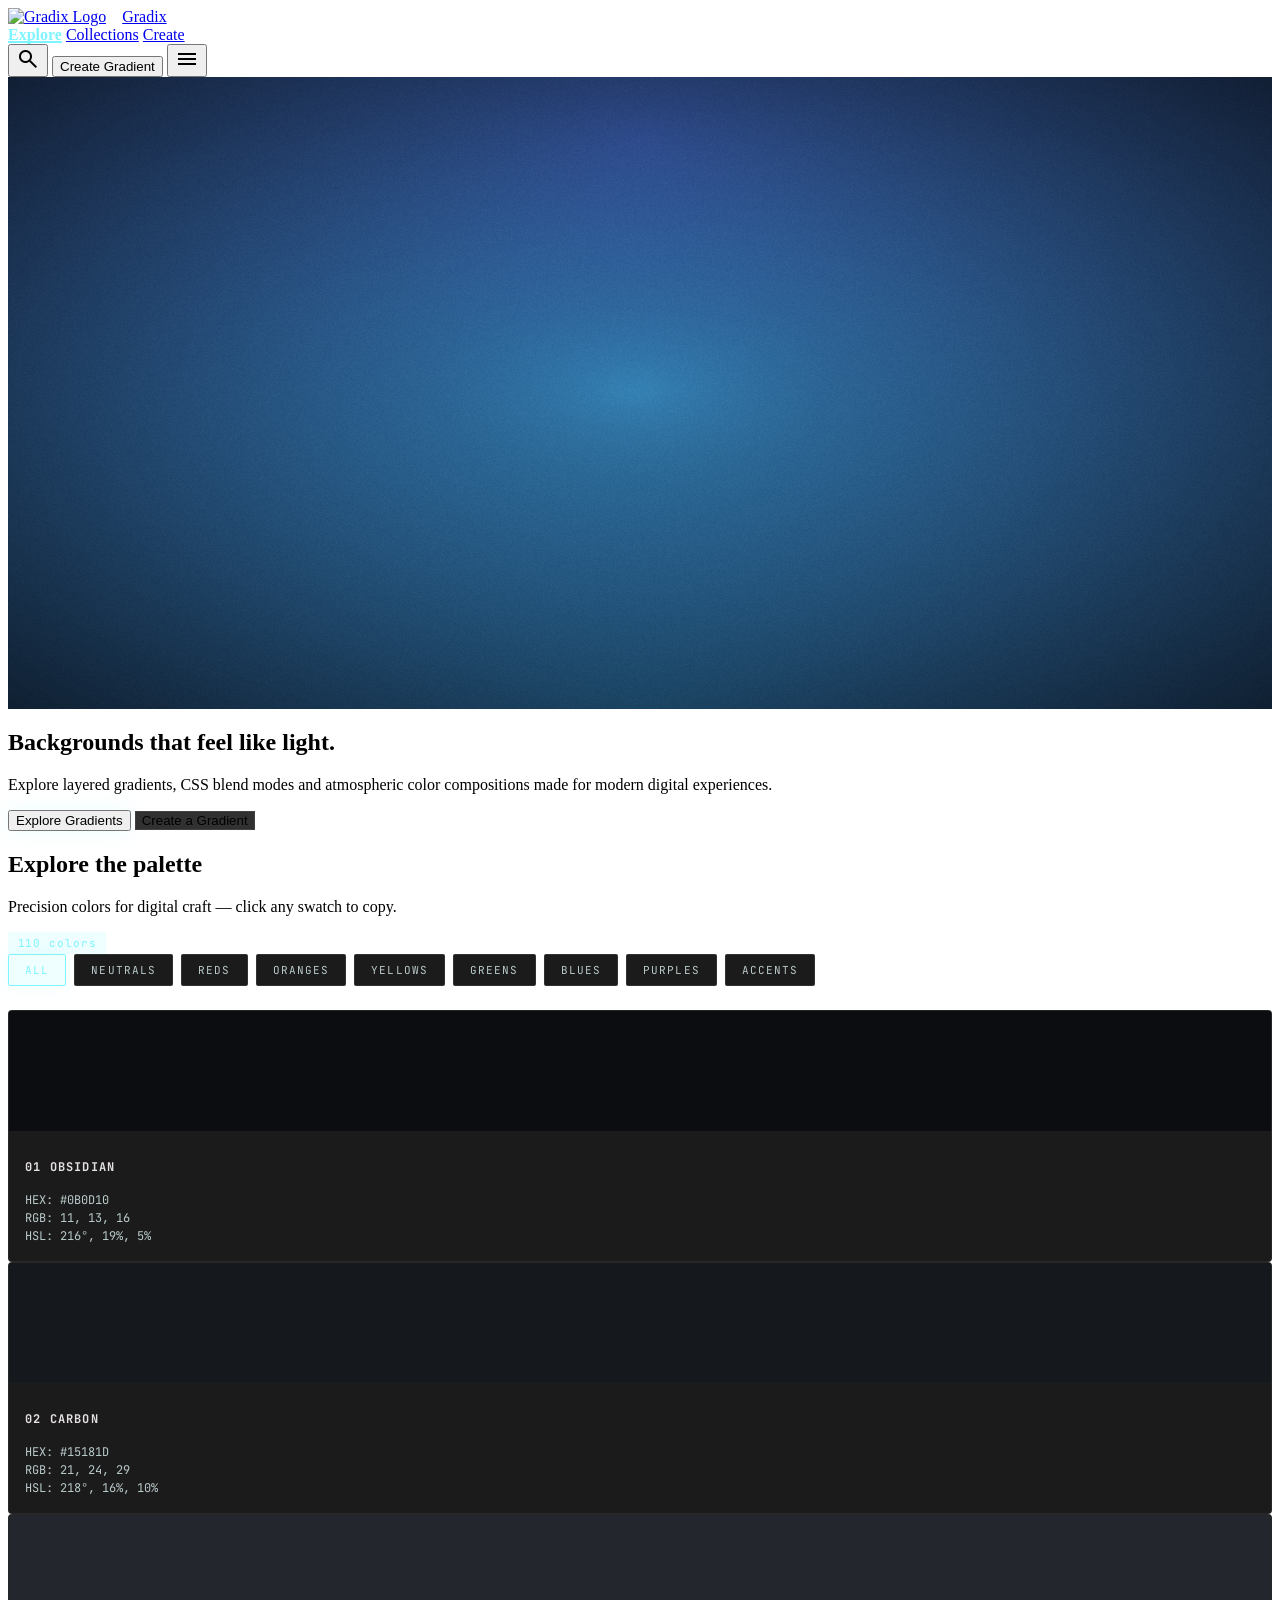
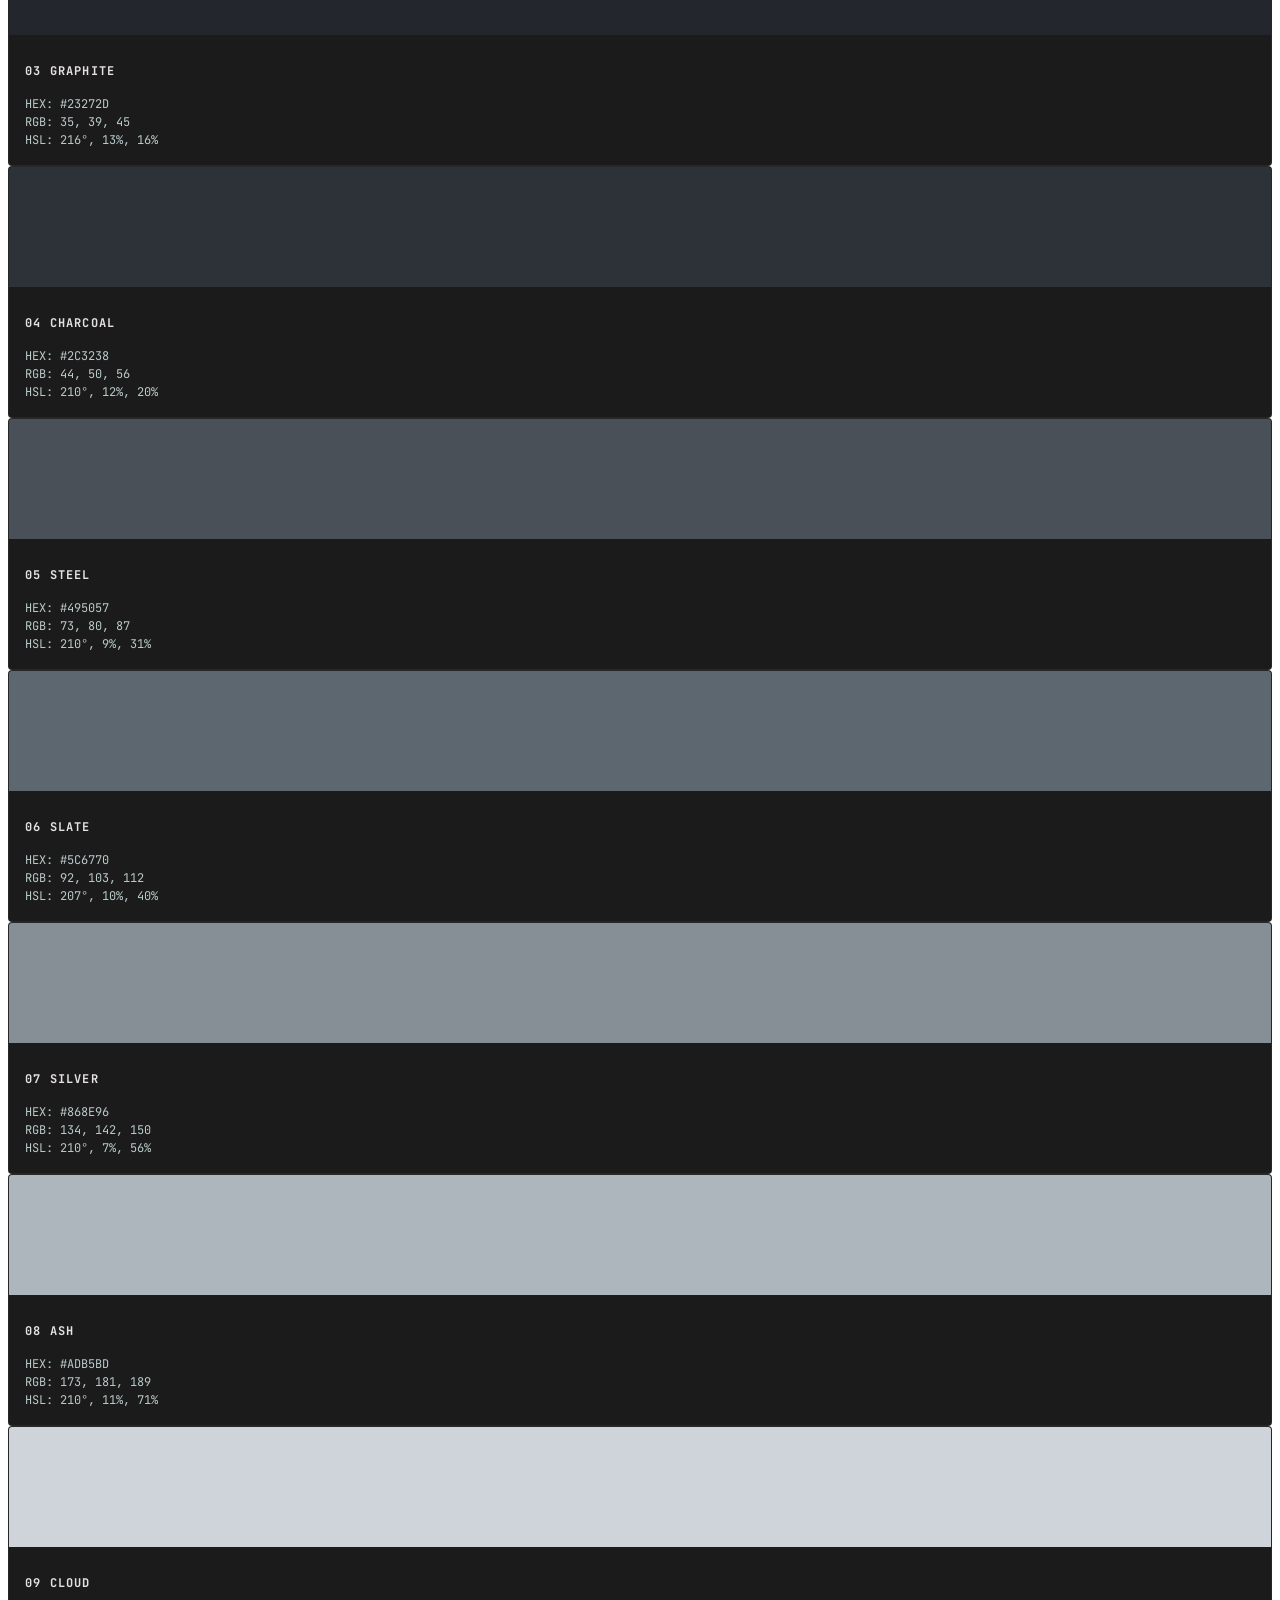
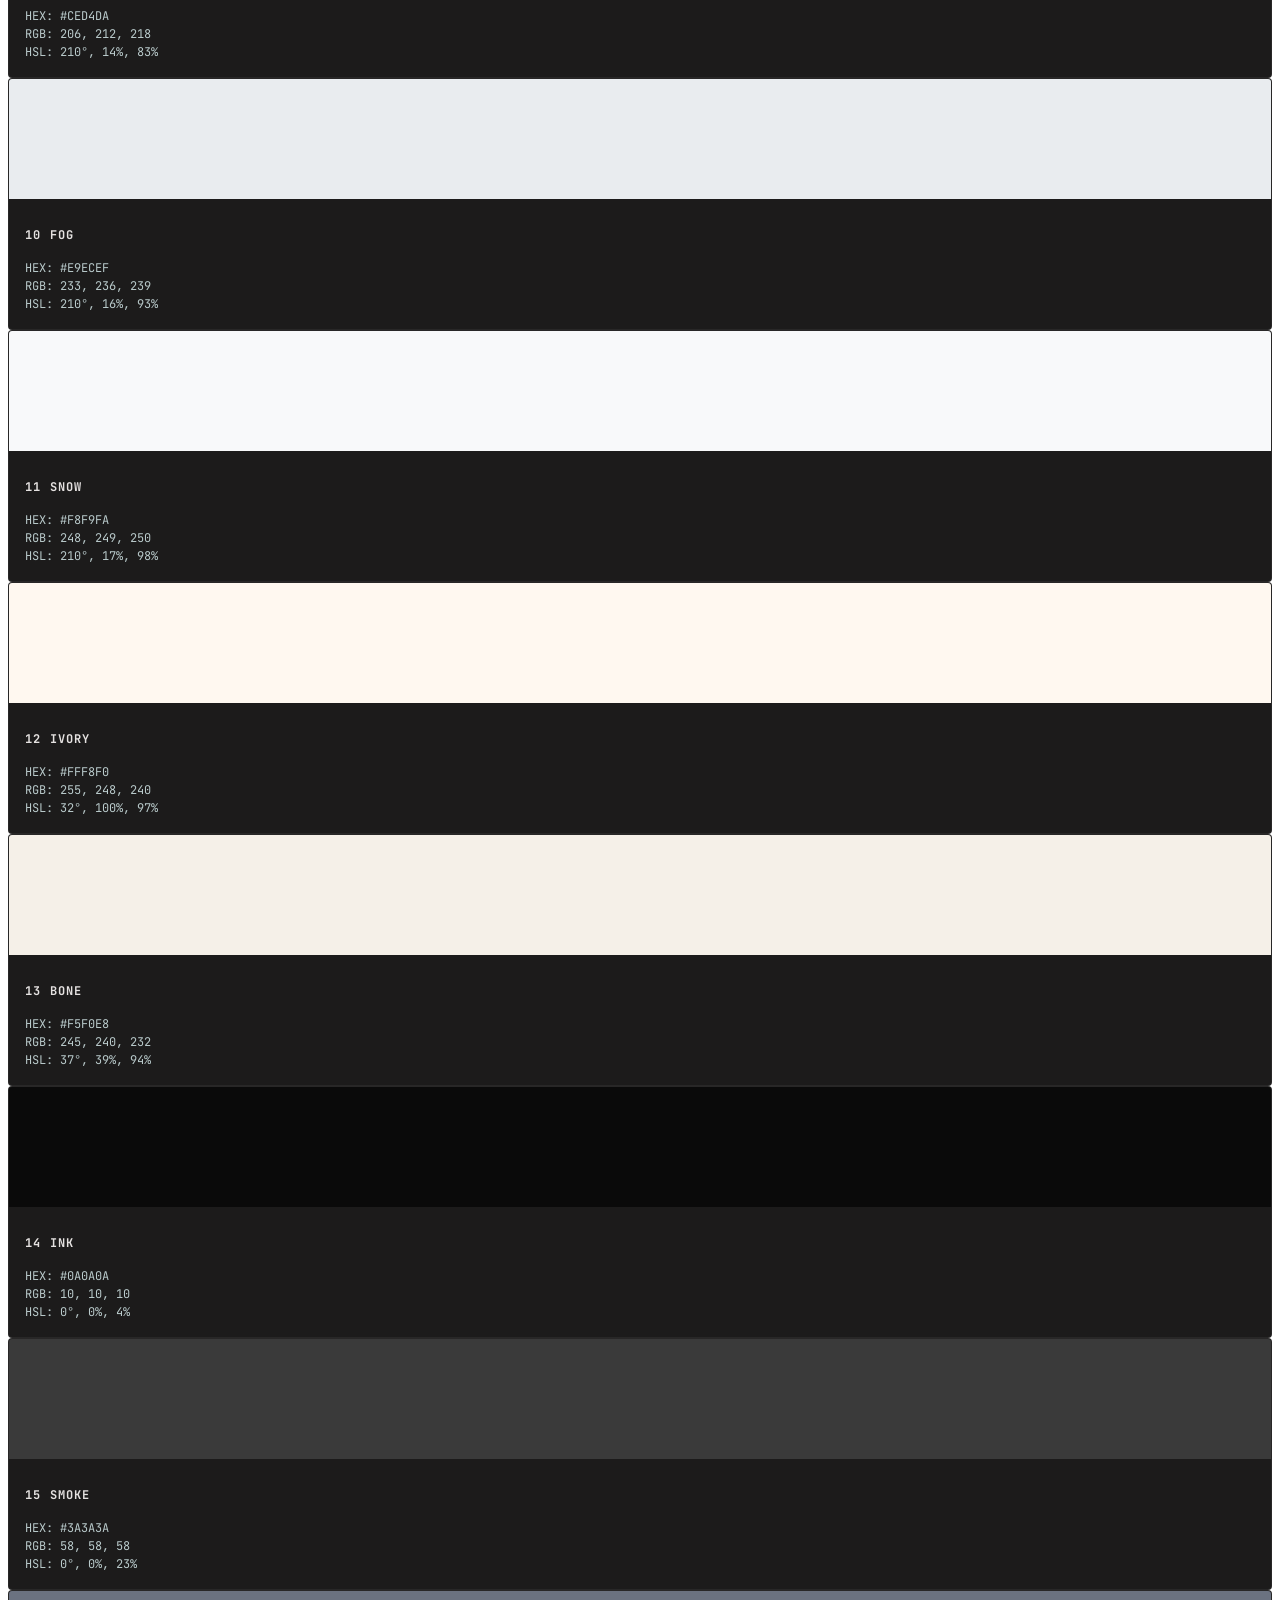
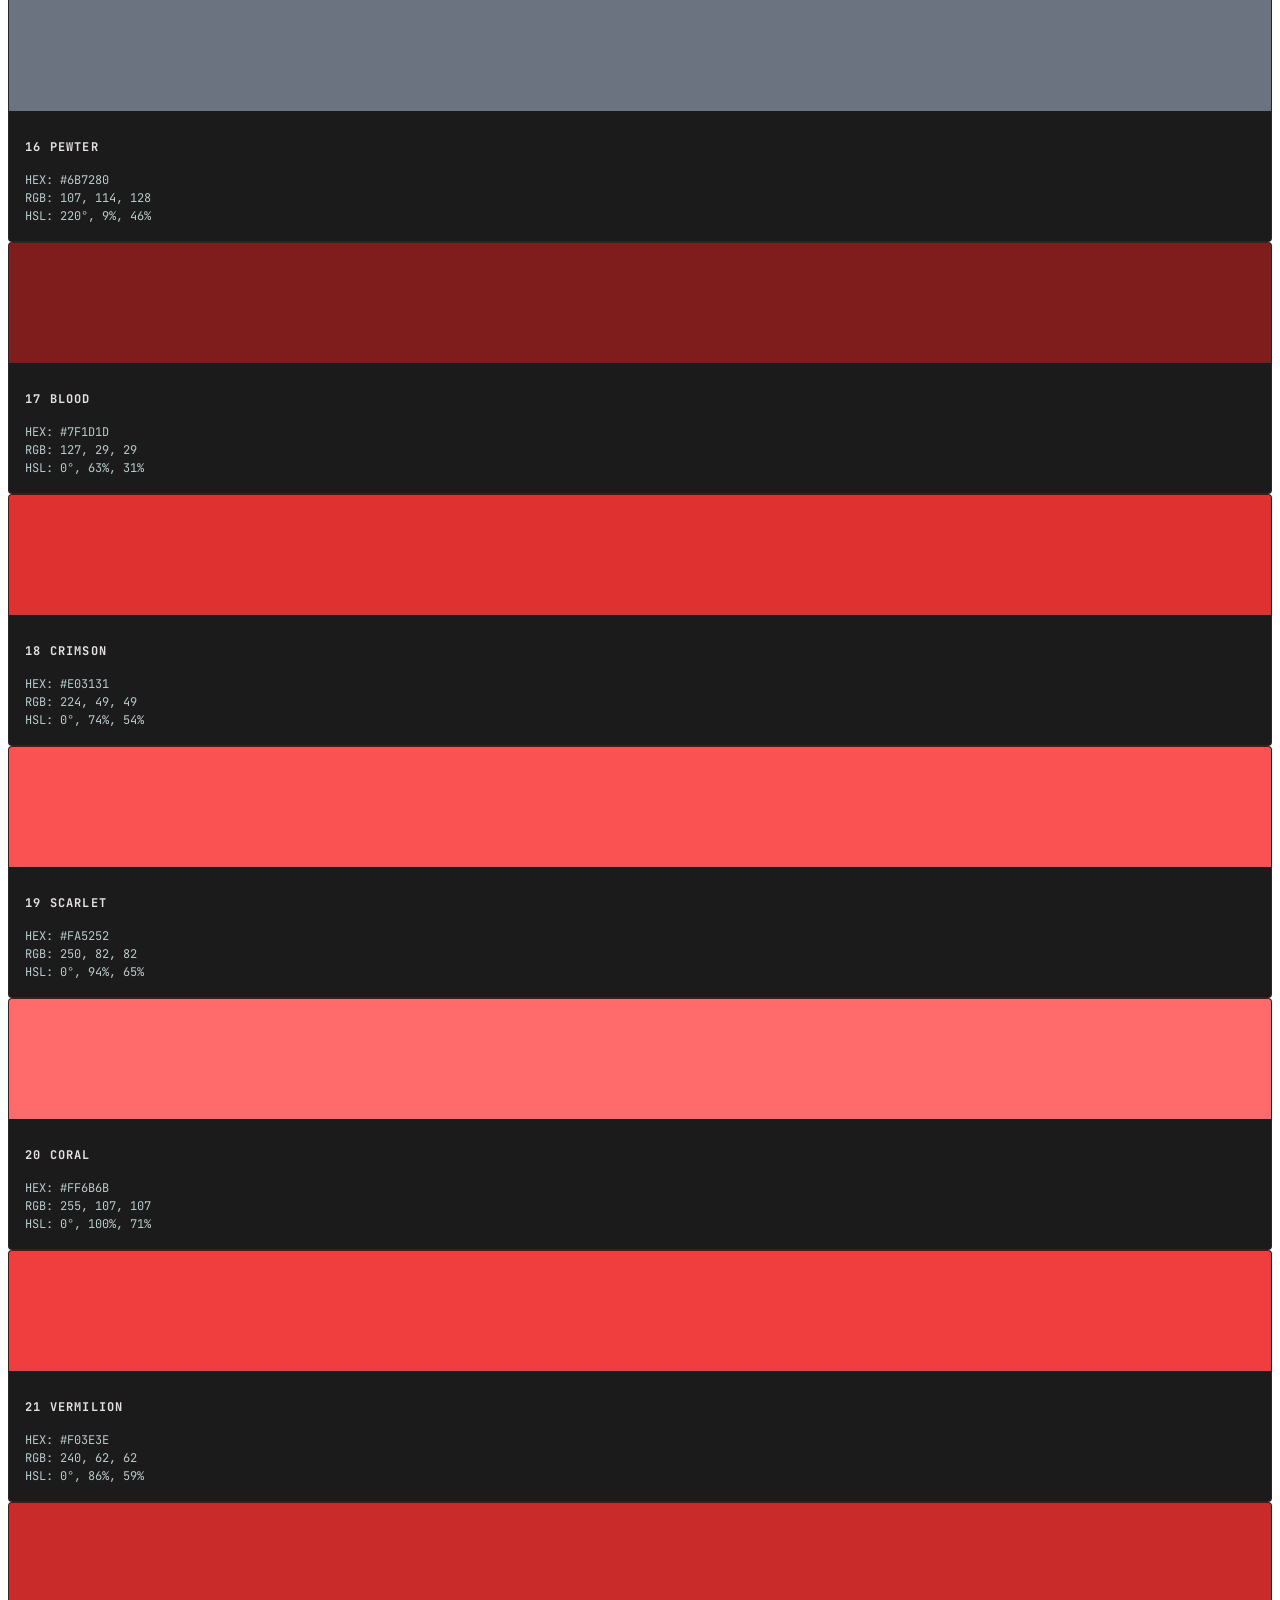
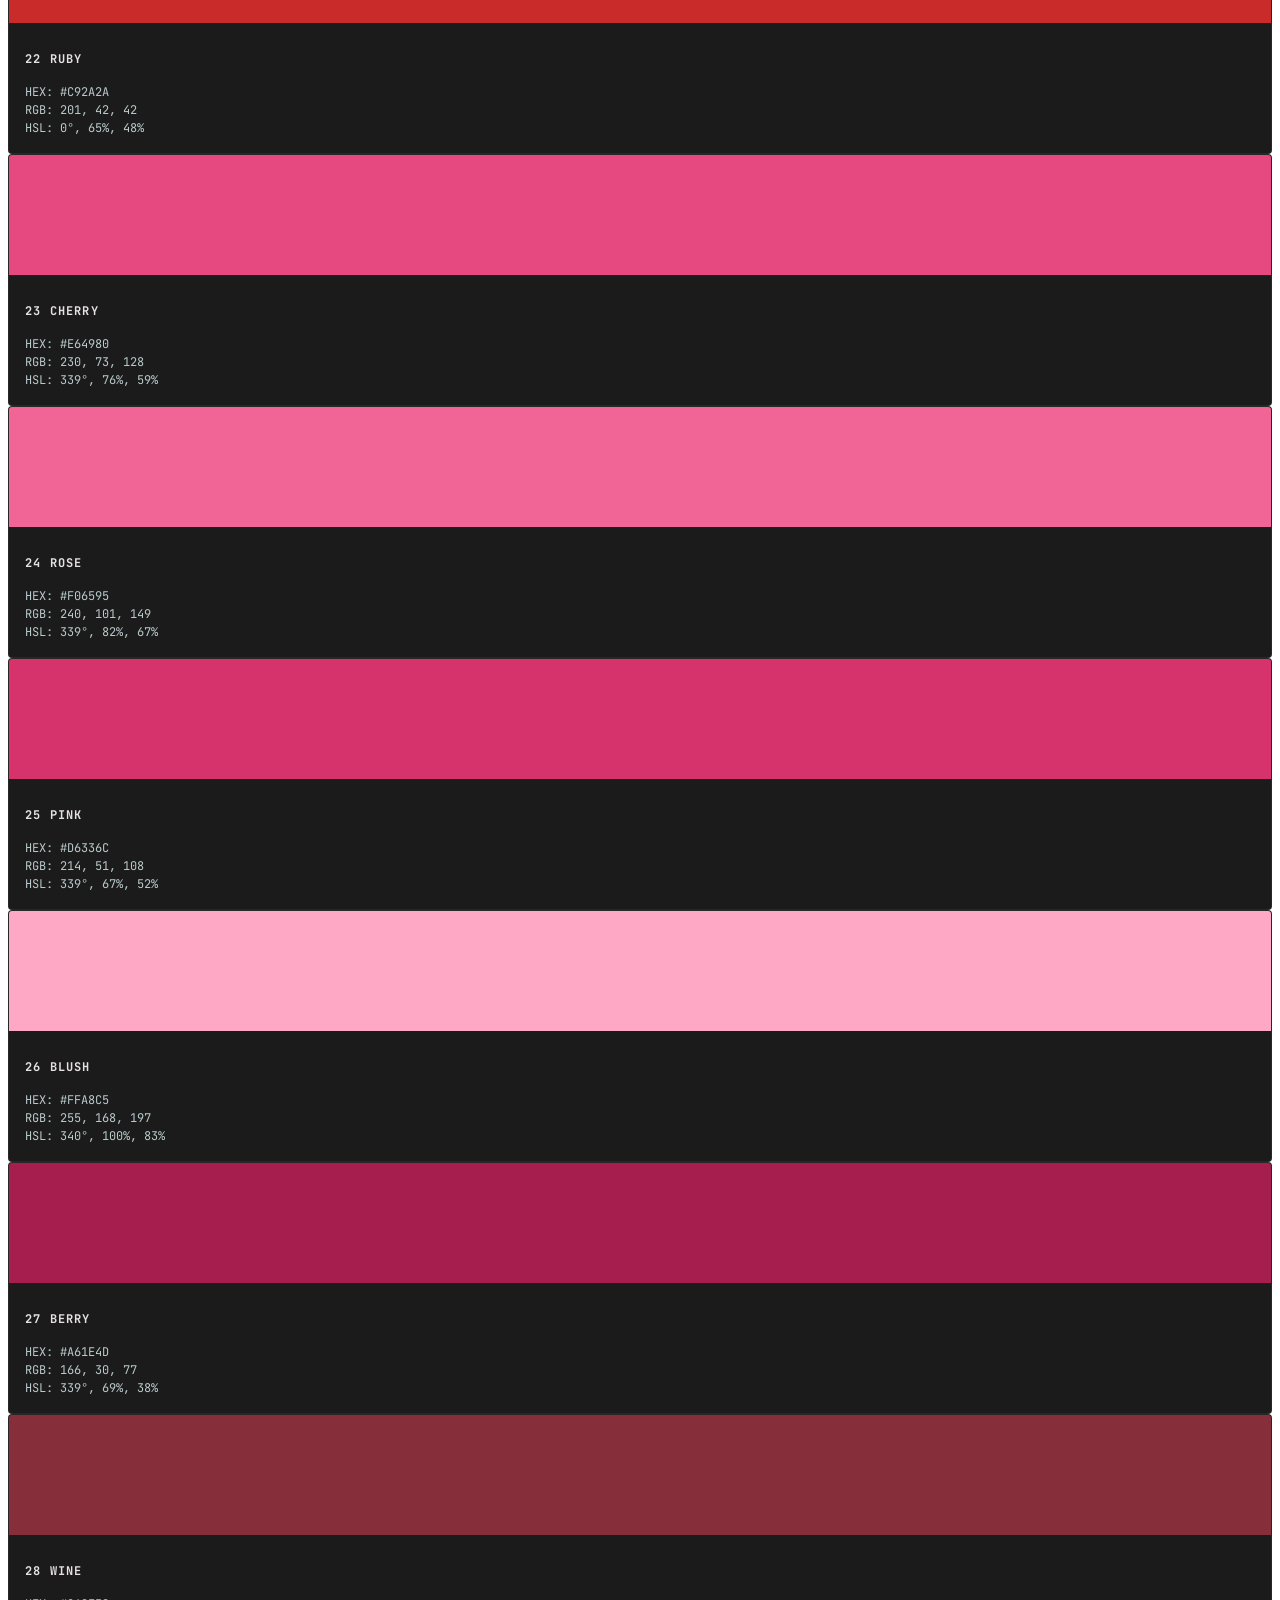
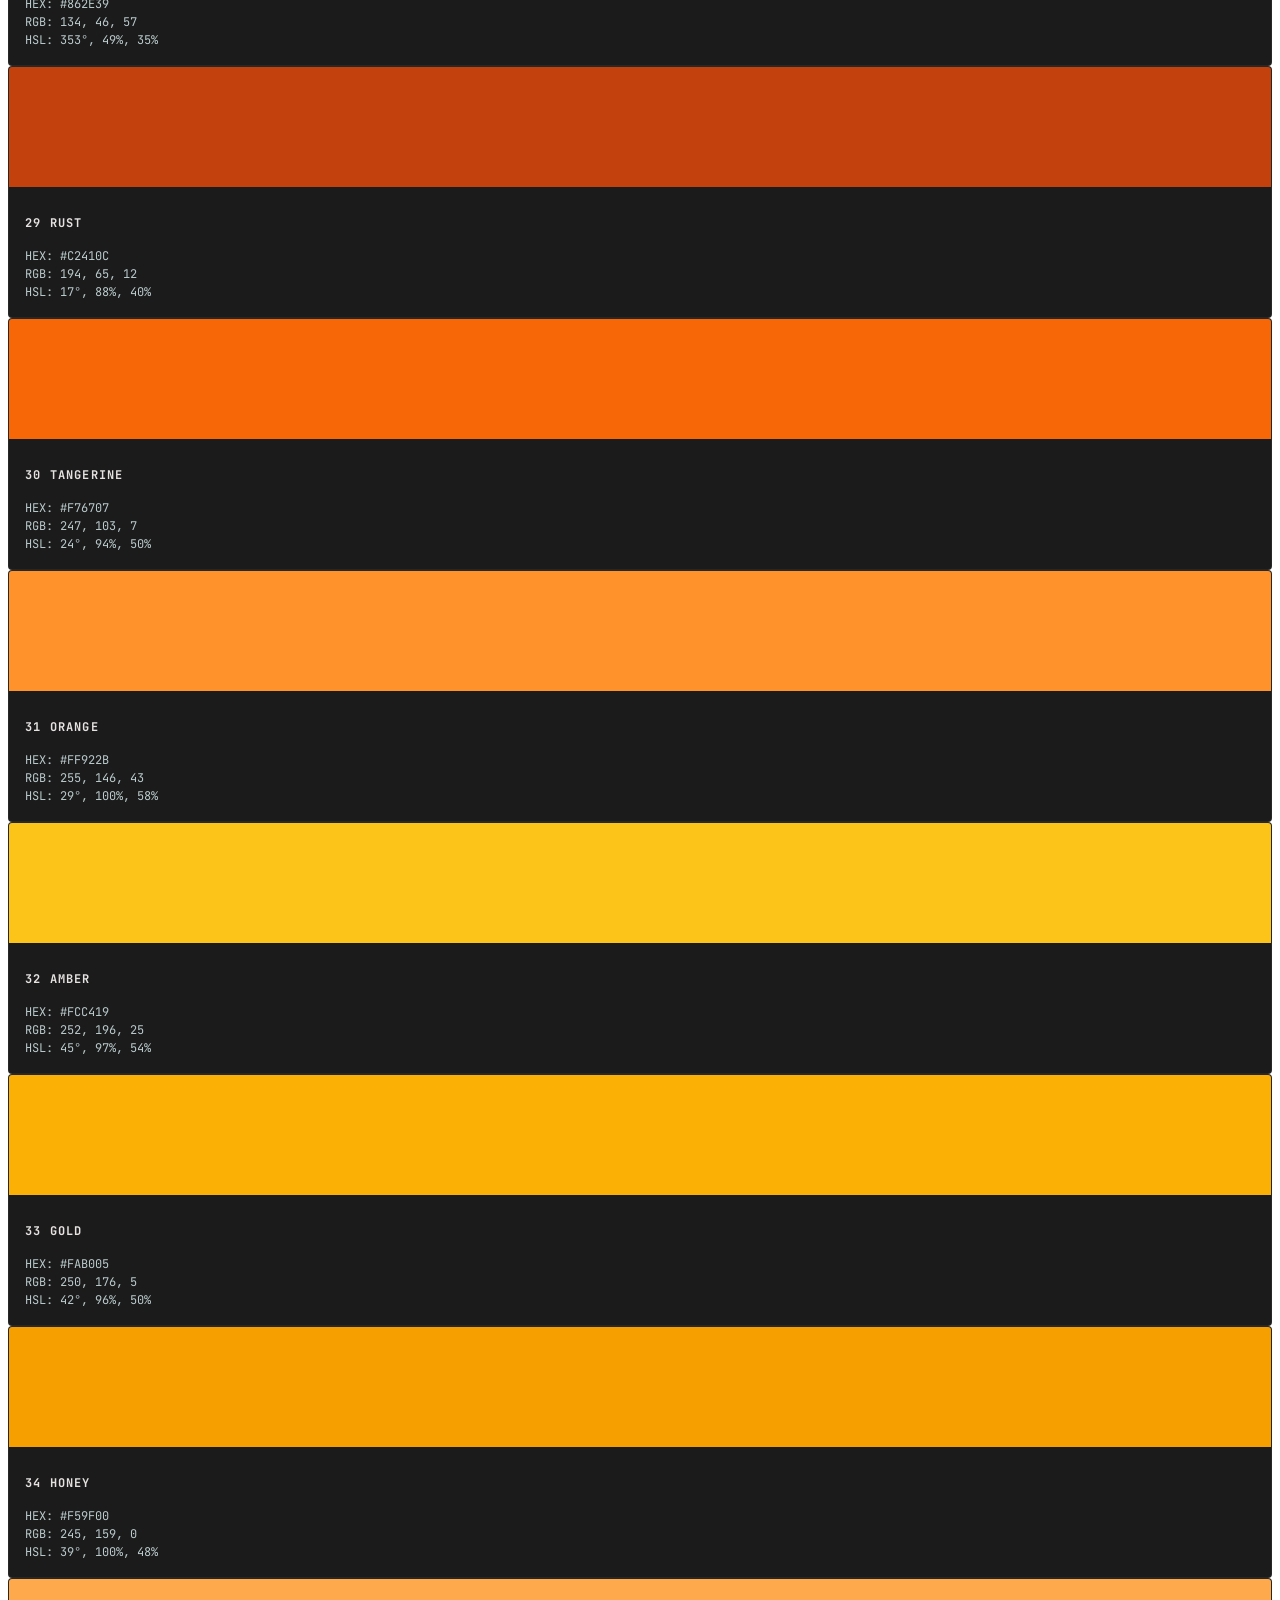
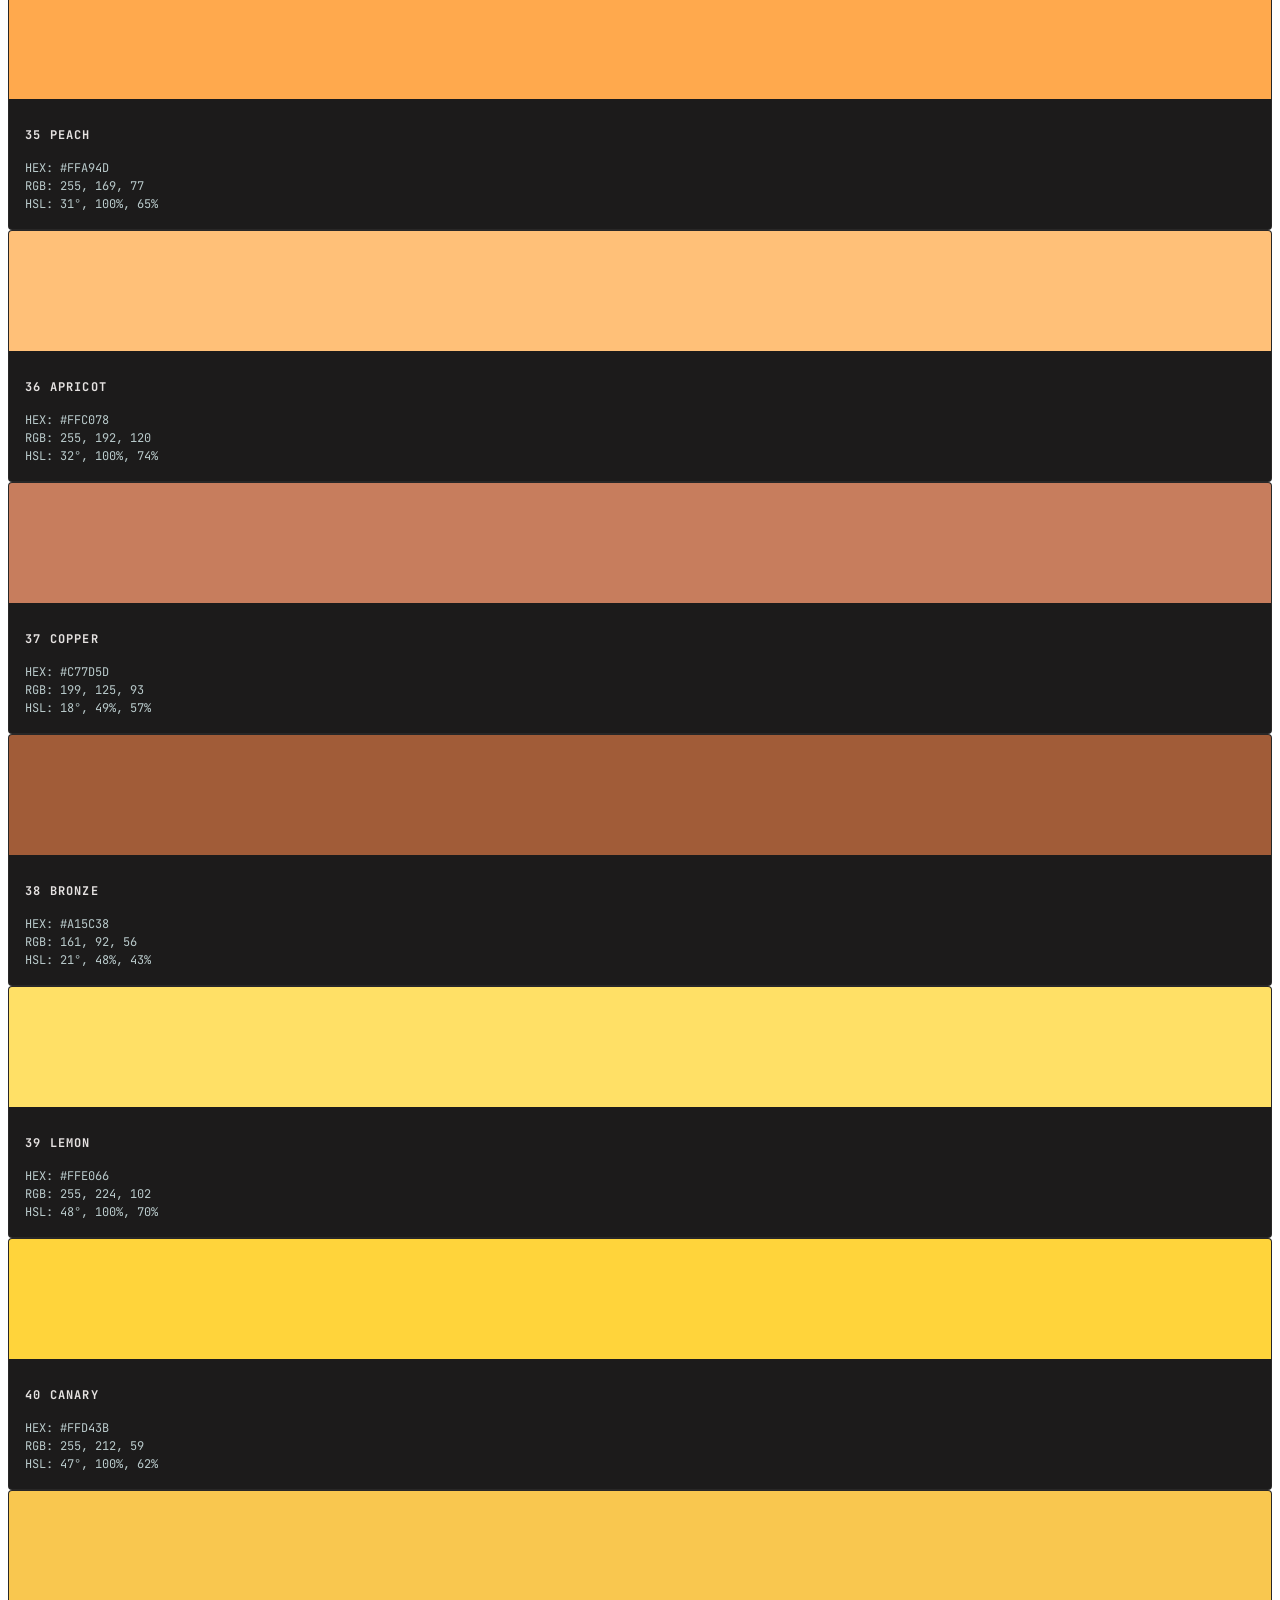
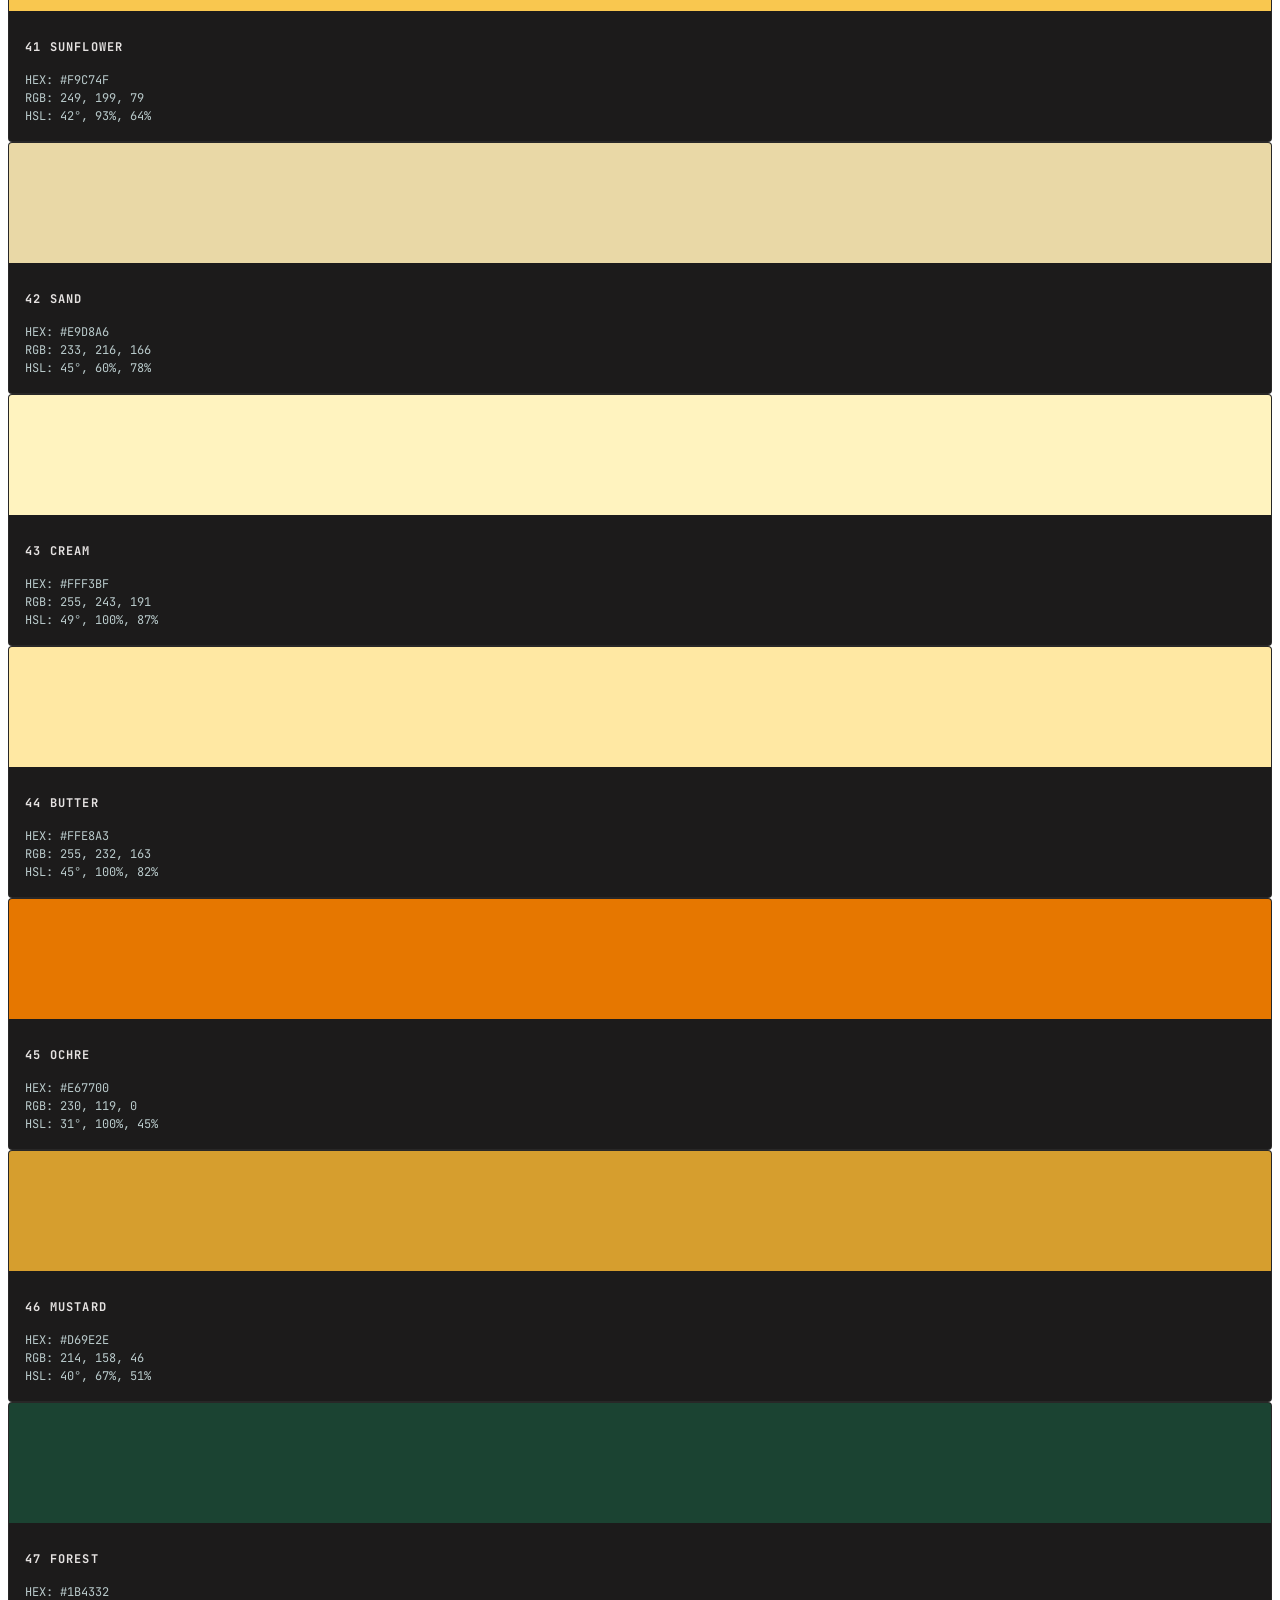
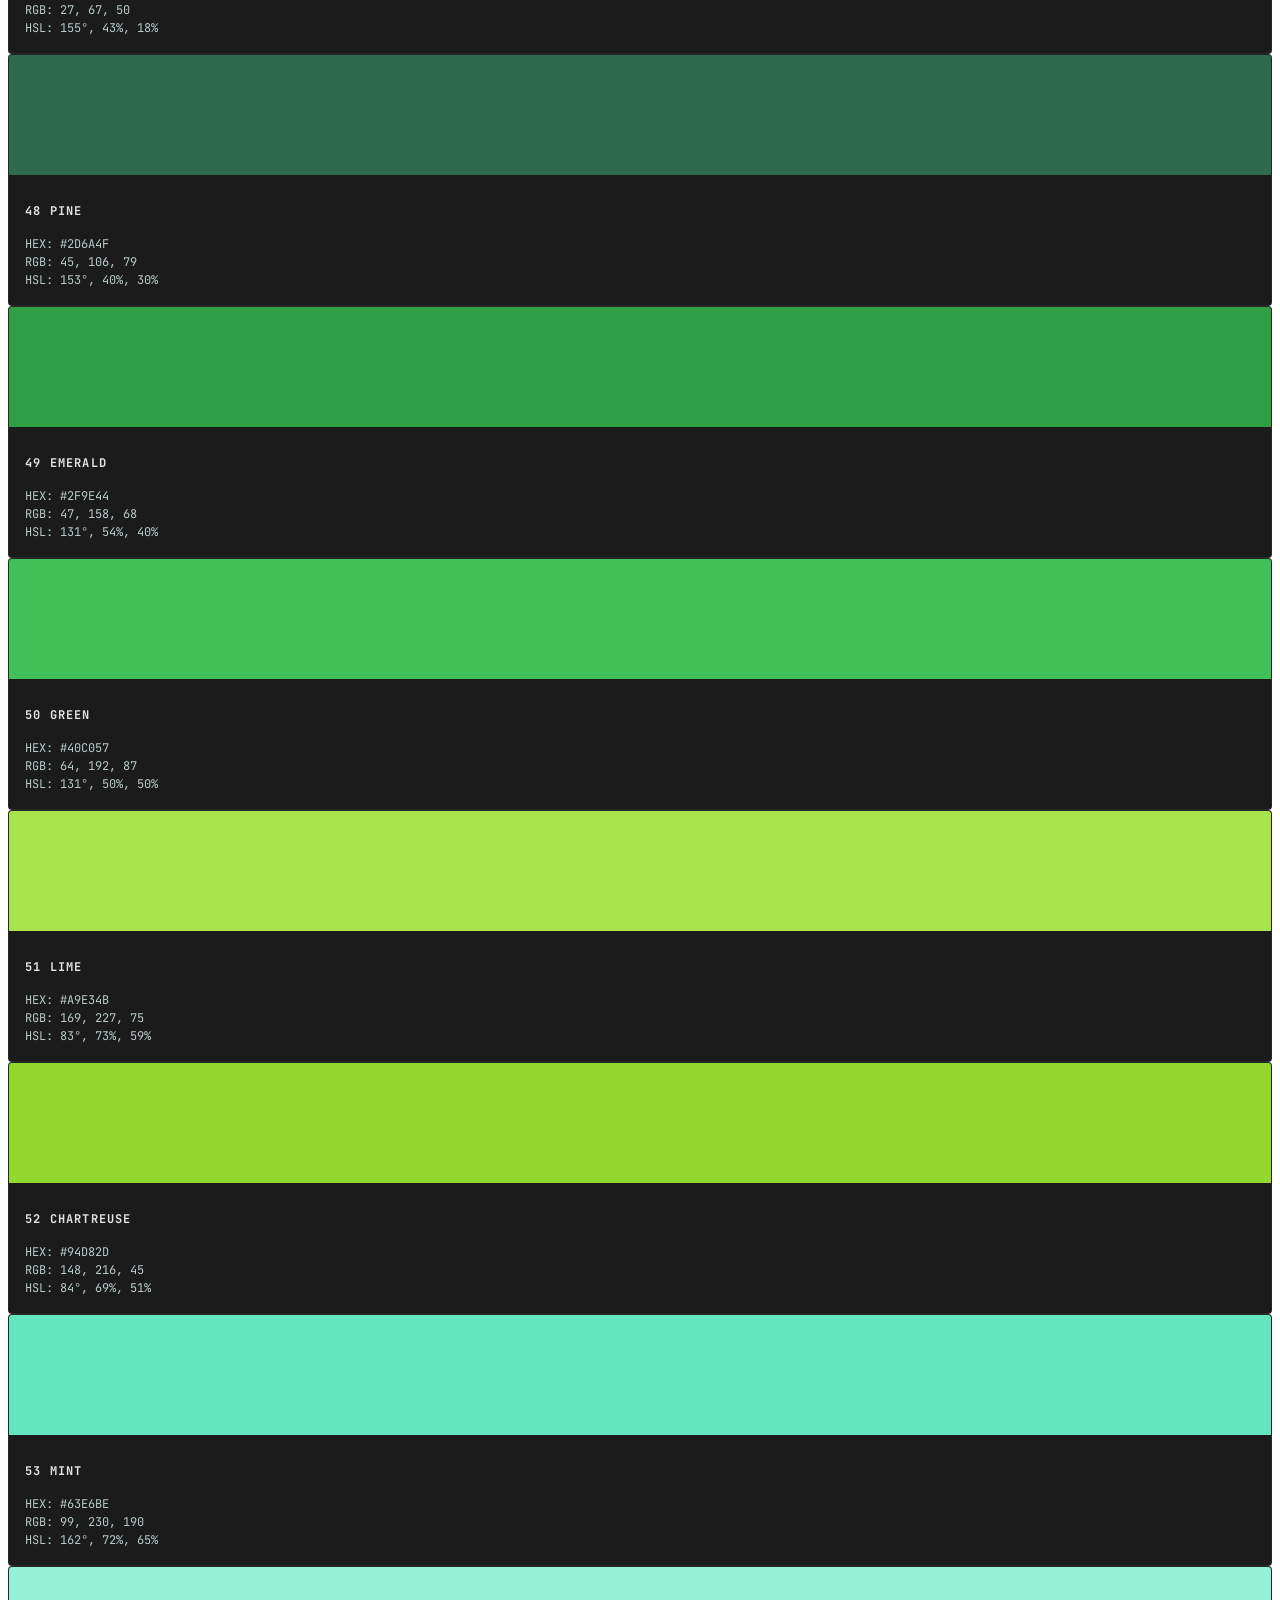
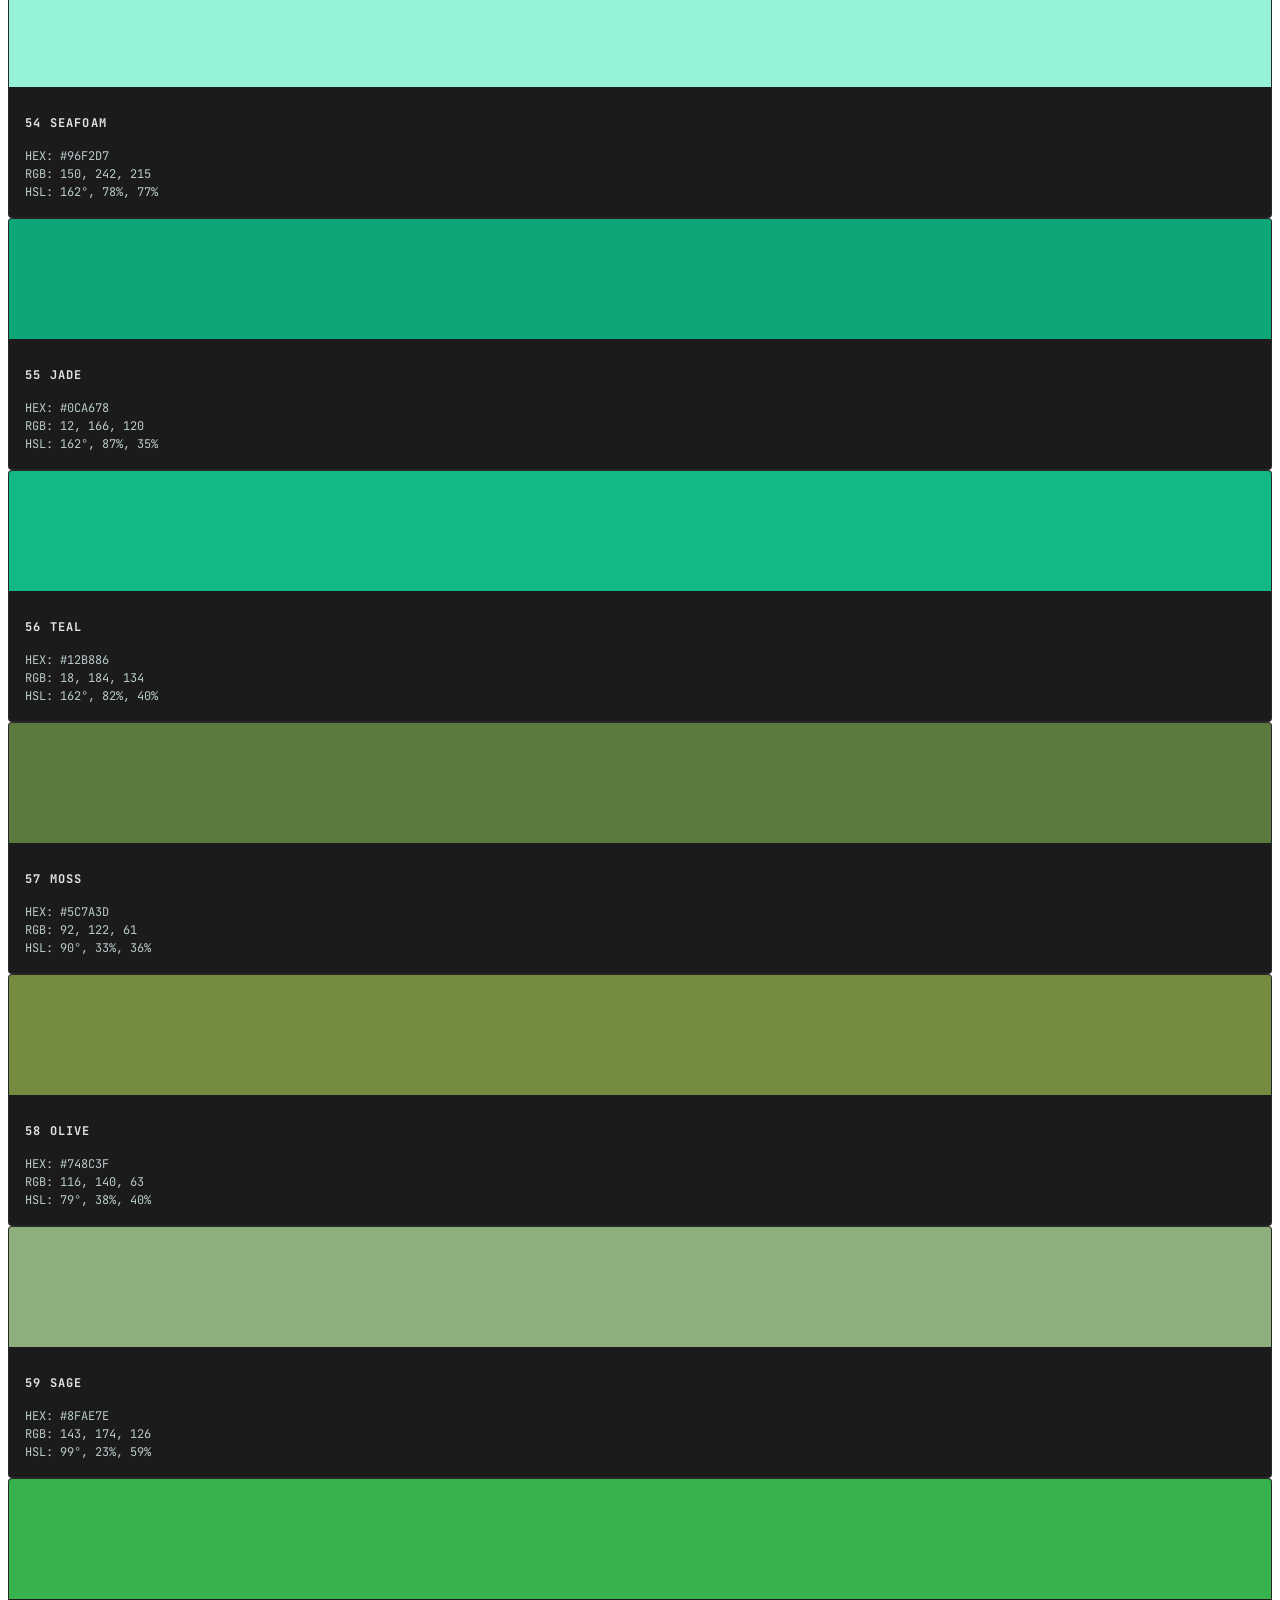
==== commit 6835dba6: "Premier commit" ====
--- a/Gradix/index.html
+++ b/Gradix/index.html
@@ -7,7 +7,7 @@
 <script src="https://cdn.tailwindcss.com?plugins=forms,container-queries"></script>
 <link href="https://fonts.googleapis.com/css2?family=Material+Symbols+Outlined:wght,FILL@100..700,0..1&amp;display=swap" rel="stylesheet">
 <link href="https://fonts.googleapis.com/css2?family=Geist:wght@400;500;600&amp;family=JetBrains+Mono:wght@400;500;700&amp;family=Sora:wght@400;600;700;800&amp;display=swap" rel="stylesheet">
-<link rel="stylesheet" href="shared.css">
+<link rel="stylesheet" href="css/shared.css">
 <script id="tailwind-config">
         tailwind.config = {
           darkMode: "class",
@@ -288,6 +288,6 @@
 <a class="footer-link text-on-surface-variant" href="Community.html">Community</a>
 </div>
 </footer>
-<script src="shared.js"></script>
+<script src="js/shared.js"></script>
 </body>
 </html>
--- a/Gradix/css/shared.css
+++ b/Gradix/css/shared.css
@@ -0,0 +1,766 @@
+/* Gradix — shared motion, hover, and interaction styles */
+
+:root {
+  --ease-out: cubic-bezier(0.22, 1, 0.36, 1);
+  --ease-spring: cubic-bezier(0.34, 1.56, 0.64, 1);
+  --duration-fast: 150ms;
+  --duration: 280ms;
+  --duration-slow: 500ms;
+  --primary-glow: rgba(125, 244, 255, 0.35);
+}
+
+@media (prefers-reduced-motion: reduce) {
+  *, *::before, *::after {
+    animation-duration: 0.01ms !important;
+    animation-iteration-count: 1 !important;
+    transition-duration: 0.01ms !important;
+    scroll-behavior: auto !important;
+  }
+}
+
+html {
+  scroll-behavior: smooth;
+}
+
+/* ——— Buttons ——— */
+.btn-primary,
+.btn-ghost,
+button:not([disabled]) {
+  cursor: pointer;
+}
+
+.btn-primary {
+  position: relative;
+  overflow: hidden;
+  transition: transform var(--duration-fast) var(--ease-out),
+    background-color var(--duration) ease,
+    box-shadow var(--duration) ease;
+}
+
+.btn-primary::after {
+  content: "";
+  position: absolute;
+  inset: 0;
+  background: linear-gradient(120deg, transparent 30%, rgba(255, 255, 255, 0.25) 50%, transparent 70%);
+  transform: translateX(-120%);
+  transition: transform 0.6s var(--ease-out);
+}
+
+.btn-primary:hover {
+  transform: translateY(-2px);
+  box-shadow: 0 8px 28px rgba(125, 244, 255, 0.25);
+}
+
+.btn-primary:hover::after {
+  transform: translateX(120%);
+}
+
+.btn-primary:active {
+  transform: translateY(0) scale(0.97);
+}
+
+.btn-ghost {
+  transition: transform var(--duration-fast) var(--ease-out),
+    background-color var(--duration) ease,
+    border-color var(--duration) ease,
+    color var(--duration) ease;
+}
+
+.btn-ghost:hover {
+  transform: translateY(-2px);
+}
+
+.btn-ghost:active {
+  transform: scale(0.97);
+}
+
+.icon-btn {
+  transition: transform var(--duration-fast) var(--ease-out),
+    color var(--duration) ease,
+    border-color var(--duration) ease,
+    background-color var(--duration) ease,
+    box-shadow var(--duration) ease;
+}
+
+.icon-btn:hover {
+  transform: translateY(-2px) scale(1.05);
+  color: #7df4ff;
+}
+
+.icon-btn:active {
+  transform: scale(0.92);
+}
+
+.nav-link {
+  position: relative;
+  transition: color var(--duration) ease, transform var(--duration-fast) var(--ease-out);
+}
+
+.nav-link::after {
+  content: "";
+  position: absolute;
+  left: 0;
+  bottom: 0;
+  width: 100%;
+  height: 2px;
+  background: #7df4ff;
+  transform: scaleX(0);
+  transform-origin: left;
+  transition: transform var(--duration) var(--ease-out);
+}
+
+.nav-link:hover {
+  color: #7df4ff;
+}
+
+.nav-link:hover::after,
+.nav-link.is-active::after {
+  transform: scaleX(1);
+}
+
+.nav-link.is-active {
+  color: #7df4ff;
+  font-weight: 700;
+}
+
+.footer-link {
+  position: relative;
+  transition: color var(--duration) ease;
+}
+
+.footer-link:hover {
+  color: #7df4ff;
+}
+
+/* ——— Scroll reveal ——— */
+.reveal {
+  opacity: 0;
+  transform: translateY(28px);
+  transition: opacity var(--duration-slow) var(--ease-out),
+    transform var(--duration-slow) var(--ease-out);
+}
+
+.reveal.is-visible {
+  opacity: 1;
+  transform: translateY(0);
+}
+
+.reveal-delay-1 { transition-delay: 60ms; }
+.reveal-delay-2 { transition-delay: 120ms; }
+.reveal-delay-3 { transition-delay: 180ms; }
+.reveal-delay-4 { transition-delay: 240ms; }
+
+/* ——— Color cards ——— */
+.color-card {
+  position: relative;
+  background: #1c1b1b;
+  border: 1px solid rgba(255, 255, 255, 0.05);
+  border-radius: 0.25rem;
+  overflow: hidden;
+  cursor: pointer;
+  transition: transform var(--duration) var(--ease-out),
+    border-color var(--duration) ease,
+    box-shadow var(--duration) ease;
+  will-change: transform;
+}
+
+.color-card:hover,
+.color-card:focus-visible {
+  transform: translateY(-6px) scale(1.02);
+  border-color: rgba(125, 244, 255, 0.35);
+  box-shadow: 0 16px 40px rgba(0, 0, 0, 0.45), 0 0 0 1px rgba(125, 244, 255, 0.12);
+  outline: none;
+}
+
+.color-card:active {
+  transform: translateY(-2px) scale(0.99);
+}
+
+.color-swatch {
+  height: 7.5rem;
+  width: 100%;
+  position: relative;
+  transition: transform var(--duration-slow) var(--ease-out);
+}
+
+.color-card:hover .color-swatch {
+  transform: scale(1.06);
+}
+
+.color-swatch-overlay {
+  position: absolute;
+  inset: 0;
+  display: flex;
+  align-items: center;
+  justify-content: center;
+  background: rgba(0, 0, 0, 0.45);
+  opacity: 0;
+  transition: opacity var(--duration) ease;
+  backdrop-filter: blur(2px);
+}
+
+.color-card:hover .color-swatch-overlay,
+.color-card:focus-visible .color-swatch-overlay {
+  opacity: 1;
+}
+
+.copy-hint {
+  display: inline-flex;
+  align-items: center;
+  gap: 0.35rem;
+  padding: 0.4rem 0.75rem;
+  border-radius: 0.125rem;
+  background: rgba(125, 244, 255, 0.95);
+  color: #002022;
+  font-family: "JetBrains Mono", monospace;
+  font-size: 11px;
+  font-weight: 600;
+  letter-spacing: 0.08em;
+  text-transform: uppercase;
+  transform: translateY(6px);
+  transition: transform var(--duration) var(--ease-spring);
+}
+
+.color-card:hover .copy-hint {
+  transform: translateY(0);
+}
+
+.color-card.is-copied .copy-hint {
+  background: #40c057;
+  color: #fff;
+}
+
+.color-meta {
+  padding: 1rem;
+  display: flex;
+  flex-direction: column;
+  gap: 0.25rem;
+}
+
+.color-name {
+  font-family: "JetBrains Mono", monospace;
+  font-size: 12px;
+  letter-spacing: 0.1em;
+  text-transform: uppercase;
+  color: #e5e2e1;
+  transition: color var(--duration) ease;
+}
+
+.color-card:hover .color-name {
+  color: #7df4ff;
+}
+
+.color-values {
+  font-family: "JetBrains Mono", monospace;
+  font-size: 12px;
+  line-height: 1.5;
+  color: #b9cacb;
+}
+
+.category-chip {
+  display: inline-flex;
+  align-items: center;
+  gap: 0.4rem;
+  padding: 0.5rem 1rem;
+  border-radius: 0.125rem;
+  border: 1px solid rgba(255, 255, 255, 0.1);
+  background: #1c1b1b;
+  color: #b9cacb;
+  font-family: "JetBrains Mono", monospace;
+  font-size: 11px;
+  letter-spacing: 0.1em;
+  text-transform: uppercase;
+  transition: all var(--duration) var(--ease-out);
+  cursor: pointer;
+}
+
+.category-chip:hover {
+  border-color: rgba(125, 244, 255, 0.4);
+  color: #7df4ff;
+  transform: translateY(-1px);
+}
+
+.category-chip.is-active {
+  background: rgba(125, 244, 255, 0.12);
+  border-color: #7df4ff;
+  color: #7df4ff;
+  box-shadow: 0 0 16px rgba(125, 244, 255, 0.15);
+}
+
+/* ——— Toast ——— */
+.toast-host {
+  position: fixed;
+  bottom: 1.5rem;
+  left: 50%;
+  transform: translateX(-50%);
+  z-index: 100;
+  display: flex;
+  flex-direction: column;
+  gap: 0.5rem;
+  pointer-events: none;
+}
+
+.toast {
+  pointer-events: auto;
+  display: flex;
+  align-items: center;
+  gap: 0.6rem;
+  padding: 0.75rem 1.1rem;
+  border-radius: 0.25rem;
+  background: rgba(42, 42, 42, 0.95);
+  border: 1px solid rgba(125, 244, 255, 0.35);
+  color: #e5e2e1;
+  font-family: "JetBrains Mono", monospace;
+  font-size: 12px;
+  letter-spacing: 0.04em;
+  box-shadow: 0 12px 40px rgba(0, 0, 0, 0.5);
+  backdrop-filter: blur(12px);
+  animation: toast-in 0.35s var(--ease-out);
+}
+
+.toast.is-leaving {
+  animation: toast-out 0.25s ease forwards;
+}
+
+.toast-swatch {
+  width: 14px;
+  height: 14px;
+  border-radius: 2px;
+  border: 1px solid rgba(255, 255, 255, 0.25);
+  flex-shrink: 0;
+}
+
+@keyframes toast-in {
+  from { opacity: 0; transform: translateY(16px) scale(0.96); }
+  to { opacity: 1; transform: translateY(0) scale(1); }
+}
+
+@keyframes toast-out {
+  to { opacity: 0; transform: translateY(10px) scale(0.96); }
+}
+
+/* ——— Search modal ——— */
+.search-overlay {
+  position: fixed;
+  inset: 0;
+  z-index: 90;
+  background: rgba(14, 14, 14, 0.72);
+  backdrop-filter: blur(8px);
+  display: flex;
+  align-items: flex-start;
+  justify-content: center;
+  padding-top: 15vh;
+  opacity: 0;
+  visibility: hidden;
+  transition: opacity var(--duration) ease, visibility var(--duration) ease;
+}
+
+.search-overlay.is-open {
+  opacity: 1;
+  visibility: visible;
+}
+
+.search-panel {
+  width: min(560px, 92vw);
+  background: #1c1b1b;
+  border: 1px solid rgba(255, 255, 255, 0.1);
+  border-radius: 0.5rem;
+  box-shadow: 0 24px 64px rgba(0, 0, 0, 0.55);
+  transform: translateY(-12px) scale(0.98);
+  transition: transform var(--duration) var(--ease-out);
+  overflow: hidden;
+}
+
+.search-overlay.is-open .search-panel {
+  transform: translateY(0) scale(1);
+}
+
+.search-input {
+  width: 100%;
+  background: transparent;
+  border: none;
+  outline: none;
+  padding: 1.1rem 1.25rem;
+  color: #e5e2e1;
+  font-family: Geist, sans-serif;
+  font-size: 16px;
+}
+
+.search-results {
+  max-height: 320px;
+  overflow-y: auto;
+  border-top: 1px solid rgba(255, 255, 255, 0.06);
+}
+
+.search-result {
+  display: flex;
+  align-items: center;
+  gap: 0.75rem;
+  width: 100%;
+  padding: 0.75rem 1.25rem;
+  text-align: left;
+  background: transparent;
+  border: none;
+  color: #e5e2e1;
+  transition: background var(--duration-fast) ease;
+  cursor: pointer;
+}
+
+.search-result:hover,
+.search-result.is-active {
+  background: rgba(125, 244, 255, 0.08);
+}
+
+/* ——— Hero / misc ——— */
+.hero-content {
+  animation: hero-rise 0.9s var(--ease-out) both;
+}
+
+@keyframes hero-rise {
+  from { opacity: 0; transform: translateY(24px); }
+  to { opacity: 1; transform: translateY(0); }
+}
+
+.logo-link {
+  display: flex;
+  align-items: center;
+  gap: 1rem;
+  transition: opacity var(--duration) ease;
+}
+
+.logo-link:hover {
+  opacity: 0.85;
+}
+
+.logo-link img {
+  transition: transform var(--duration) var(--ease-spring);
+}
+
+.logo-link:hover img {
+  transform: rotate(-6deg) scale(1.06);
+}
+
+/* ——— Mobile nav ——— */
+body.mobile-nav-open {
+  overflow: hidden;
+}
+
+.mobile-nav {
+  position: fixed;
+  inset: 0;
+  z-index: 80;
+  visibility: hidden;
+  pointer-events: none;
+}
+
+.mobile-nav.is-open {
+  visibility: visible;
+  pointer-events: auto;
+}
+
+.mobile-nav-backdrop {
+  position: absolute;
+  inset: 0;
+  background: rgba(14, 14, 14, 0.72);
+  backdrop-filter: blur(8px);
+  opacity: 0;
+  transition: opacity var(--duration) ease;
+}
+
+.mobile-nav.is-open .mobile-nav-backdrop {
+  opacity: 1;
+}
+
+.mobile-nav-panel {
+  position: absolute;
+  top: 0;
+  right: 0;
+  height: 100%;
+  width: min(320px, 88vw);
+  background: #1c1b1b;
+  border-left: 1px solid rgba(255, 255, 255, 0.1);
+  padding: 1.25rem 1.25rem 2rem;
+  display: flex;
+  flex-direction: column;
+  transform: translateX(100%);
+  transition: transform var(--duration) var(--ease-out);
+  box-shadow: -16px 0 48px rgba(0, 0, 0, 0.45);
+}
+
+.mobile-nav.is-open .mobile-nav-panel {
+  transform: translateX(0);
+}
+
+.mobile-nav-header {
+  display: flex;
+  align-items: center;
+  justify-content: space-between;
+  margin-bottom: 1.5rem;
+  padding-bottom: 1rem;
+  border-bottom: 1px solid rgba(255, 255, 255, 0.08);
+}
+
+.mobile-nav-links {
+  display: flex;
+  flex-direction: column;
+  gap: 0.25rem;
+}
+
+.mobile-nav-links a {
+  display: block;
+  padding: 0.85rem 0.5rem;
+  font-family: "JetBrains Mono", monospace;
+  font-size: 12px;
+  letter-spacing: 0.1em;
+  text-transform: uppercase;
+  color: #b9cacb;
+  text-decoration: none;
+  border-radius: 0.125rem;
+  transition: color var(--duration) ease, background var(--duration-fast) ease;
+}
+
+.mobile-nav-links a:hover,
+.mobile-nav-links a.is-active {
+  color: #7df4ff;
+  background: rgba(125, 244, 255, 0.08);
+}
+
+.color-count-badge {
+  display: inline-flex;
+  align-items: center;
+  padding: 0.25rem 0.6rem;
+  border-radius: 0.125rem;
+  background: rgba(125, 244, 255, 0.12);
+  color: #7df4ff;
+  font-family: "JetBrains Mono", monospace;
+  font-size: 11px;
+  letter-spacing: 0.08em;
+}
+
+.filter-bar {
+  display: flex;
+  flex-wrap: wrap;
+  gap: 0.5rem;
+  margin-bottom: 1.5rem;
+}
+
+.palette-empty {
+  grid-column: 1 / -1;
+  text-align: center;
+  padding: 3rem;
+  color: #b9cacb;
+}
+
+/* Collections / Prompt extras */
+.stop-row {
+  transition: transform var(--duration-fast) var(--ease-out),
+    border-color var(--duration) ease,
+    background var(--duration) ease;
+}
+
+.stop-row:hover {
+  transform: translateX(4px);
+  border-color: rgba(125, 244, 255, 0.35) !important;
+}
+
+.related-card {
+  cursor: pointer;
+  transition: transform var(--duration) var(--ease-out),
+    border-color var(--duration) ease,
+    box-shadow var(--duration) ease;
+}
+
+.related-card:hover {
+  transform: translateY(-4px);
+  border-color: rgba(125, 244, 255, 0.35) !important;
+  box-shadow: 0 12px 28px rgba(0, 0, 0, 0.35);
+}
+
+.related-card .swatch {
+  transition: transform var(--duration-slow) var(--ease-out);
+}
+
+.related-card:hover .swatch {
+  transform: scale(1.05);
+}
+
+.tab-btn {
+  transition: color var(--duration) ease, border-color var(--duration) ease;
+}
+
+.tab-btn.is-active {
+  color: #7df4ff;
+  border-bottom: 1px solid #7df4ff;
+}
+
+.layer-item {
+  transition: border-color var(--duration) ease, box-shadow var(--duration) ease;
+}
+
+.layer-item.is-active {
+  border-color: rgba(125, 244, 255, 0.3);
+  box-shadow: 0 0 10px rgba(125, 244, 255, 0.05);
+}
+
+.preview-surface {
+  transition: transform var(--duration-slow) var(--ease-out),
+    box-shadow var(--duration) ease;
+}
+
+.preview-surface.is-zoomed {
+  transform: scale(1.08);
+}
+
+.glass-card {
+  transition: transform var(--duration) var(--ease-out),
+    border-color var(--duration) ease,
+    box-shadow var(--duration) ease;
+}
+
+.glass-card:hover {
+  transform: translateY(-4px);
+  border-color: rgba(125, 244, 255, 0.3);
+  box-shadow: 0 8px 32px rgba(0, 0, 0, 0.4);
+}
+
+/* ——— Content pages ——— */
+.content-page {
+  max-width: 720px;
+  margin: 0 auto;
+  padding: 3rem 1rem 4rem;
+}
+
+.content-page h1 {
+  margin-bottom: 0.75rem;
+}
+
+.content-page .lead {
+  color: #b9cacb;
+  margin-bottom: 2rem;
+}
+
+.content-block {
+  margin-bottom: 2rem;
+  padding-bottom: 1.5rem;
+  border-bottom: 1px solid rgba(255, 255, 255, 0.06);
+}
+
+.content-block:last-child {
+  border-bottom: none;
+}
+
+.content-block h2 {
+  font-family: Sora, sans-serif;
+  font-size: 1.15rem;
+  font-weight: 600;
+  margin-bottom: 0.5rem;
+  color: #e5e2e1;
+}
+
+.content-block p,
+.content-block li {
+  color: #b9cacb;
+  line-height: 1.65;
+  font-size: 0.95rem;
+}
+
+.content-block ul {
+  margin-top: 0.5rem;
+  padding-left: 1.15rem;
+  list-style: disc;
+}
+
+.content-block a {
+  color: #7df4ff;
+  text-decoration: underline;
+  text-underline-offset: 3px;
+}
+
+.content-block a:hover {
+  color: #00f0ff;
+}
+
+.studio-menu {
+  position: relative;
+}
+
+.studio-menu-panel {
+  position: absolute;
+  top: calc(100% + 8px);
+  right: 0;
+  min-width: 180px;
+  background: #1c1b1b;
+  border: 1px solid rgba(255, 255, 255, 0.1);
+  border-radius: 0.25rem;
+  box-shadow: 0 16px 40px rgba(0, 0, 0, 0.5);
+  padding: 0.35rem;
+  z-index: 30;
+  display: none;
+}
+
+.studio-menu-panel.is-open {
+  display: block;
+  animation: toast-in 0.25s var(--ease-out);
+}
+
+.studio-menu-panel button {
+  display: flex;
+  align-items: center;
+  gap: 0.5rem;
+  width: 100%;
+  padding: 0.65rem 0.75rem;
+  text-align: left;
+  background: transparent;
+  border: none;
+  border-radius: 0.125rem;
+  color: #e5e2e1;
+  font-family: "JetBrains Mono", monospace;
+  font-size: 11px;
+  letter-spacing: 0.08em;
+  text-transform: uppercase;
+  cursor: pointer;
+  transition: background var(--duration-fast) ease, color var(--duration-fast) ease;
+}
+
+.studio-menu-panel button:hover {
+  background: rgba(125, 244, 255, 0.1);
+  color: #7df4ff;
+}
+
+.community-form {
+  display: flex;
+  flex-direction: column;
+  gap: 0.75rem;
+}
+
+.community-form label {
+  font-family: "JetBrains Mono", monospace;
+  font-size: 11px;
+  letter-spacing: 0.1em;
+  text-transform: uppercase;
+  color: #b9cacb;
+}
+
+.community-form input,
+.community-form textarea {
+  width: 100%;
+  background: #0e0e0e;
+  border: 1px solid rgba(255, 255, 255, 0.1);
+  border-radius: 0.125rem;
+  padding: 0.75rem 0.85rem;
+  color: #e5e2e1;
+  font-family: Geist, sans-serif;
+  font-size: 15px;
+  outline: none;
+  transition: border-color var(--duration) ease;
+}
+
+.community-form input:focus,
+.community-form textarea:focus {
+  border-color: rgba(125, 244, 255, 0.45);
+}
+
+.community-form textarea {
+  min-height: 120px;
+  resize: vertical;
+}
